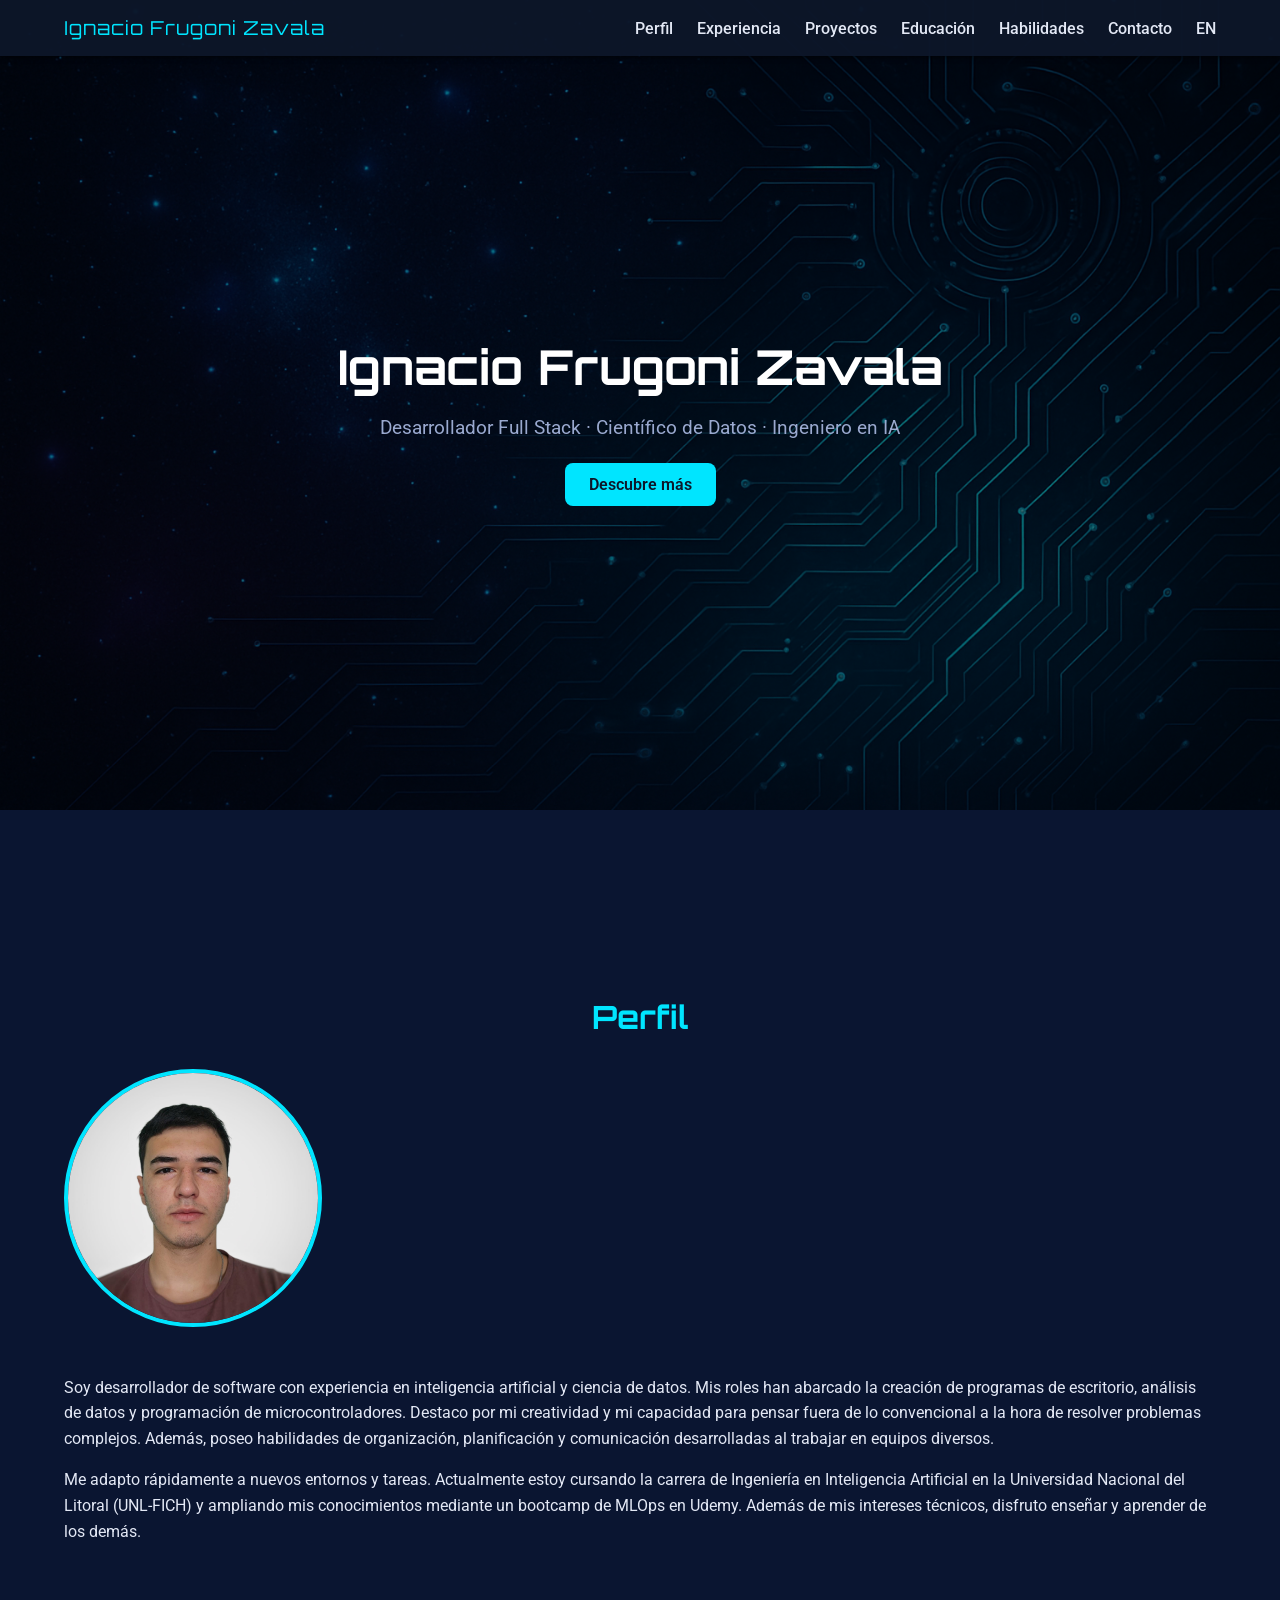
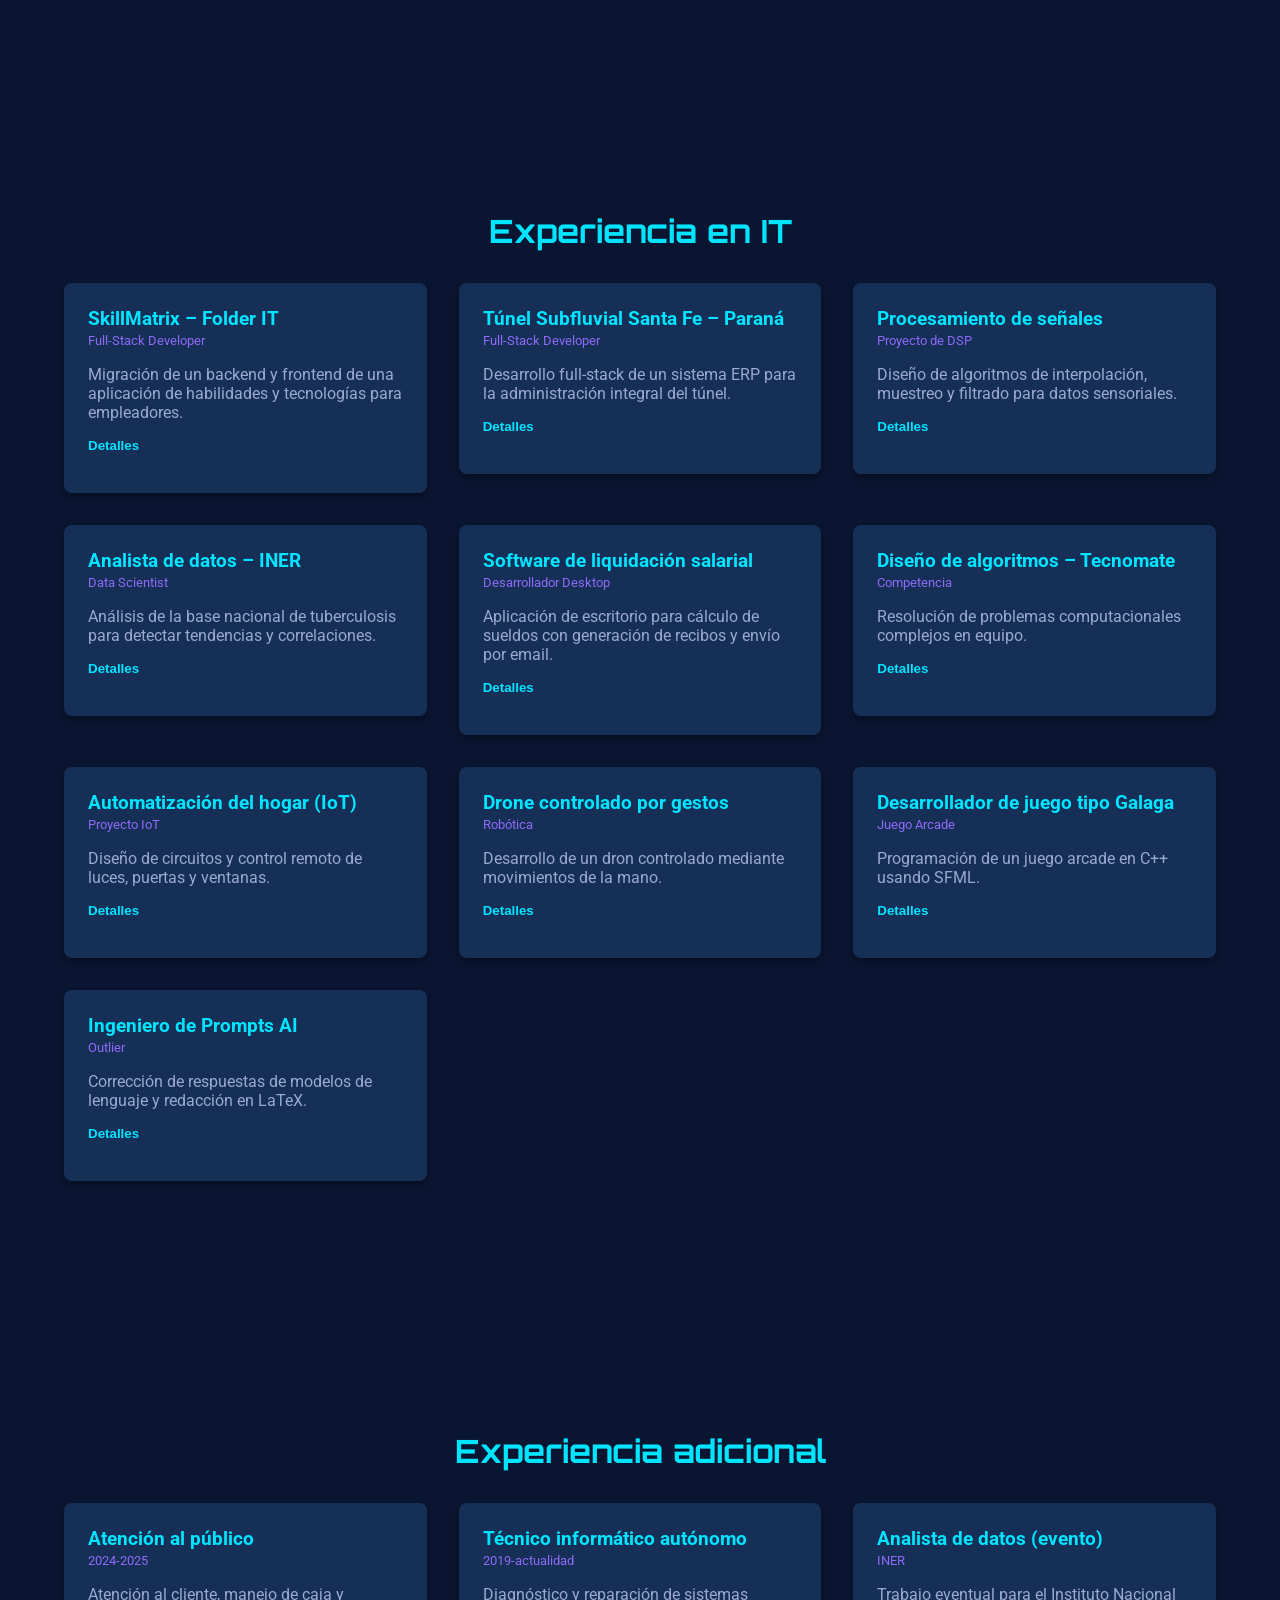
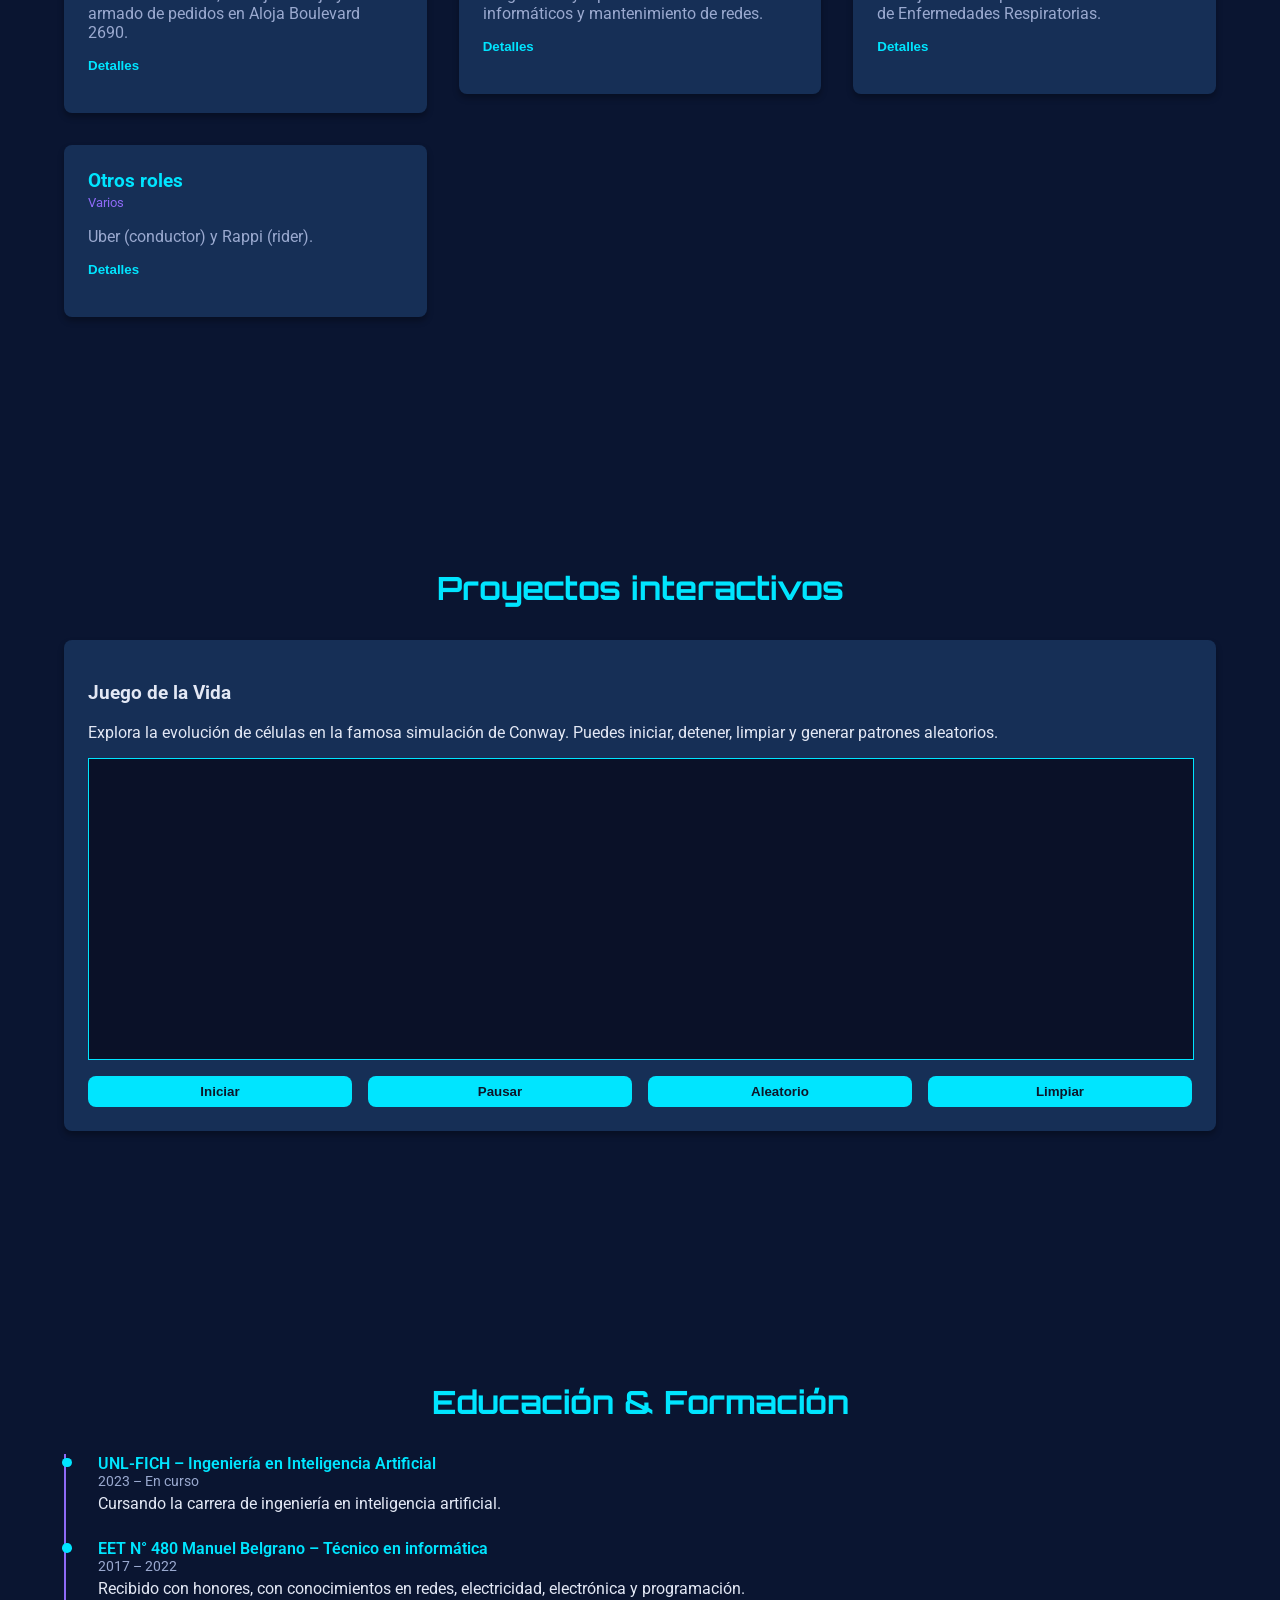
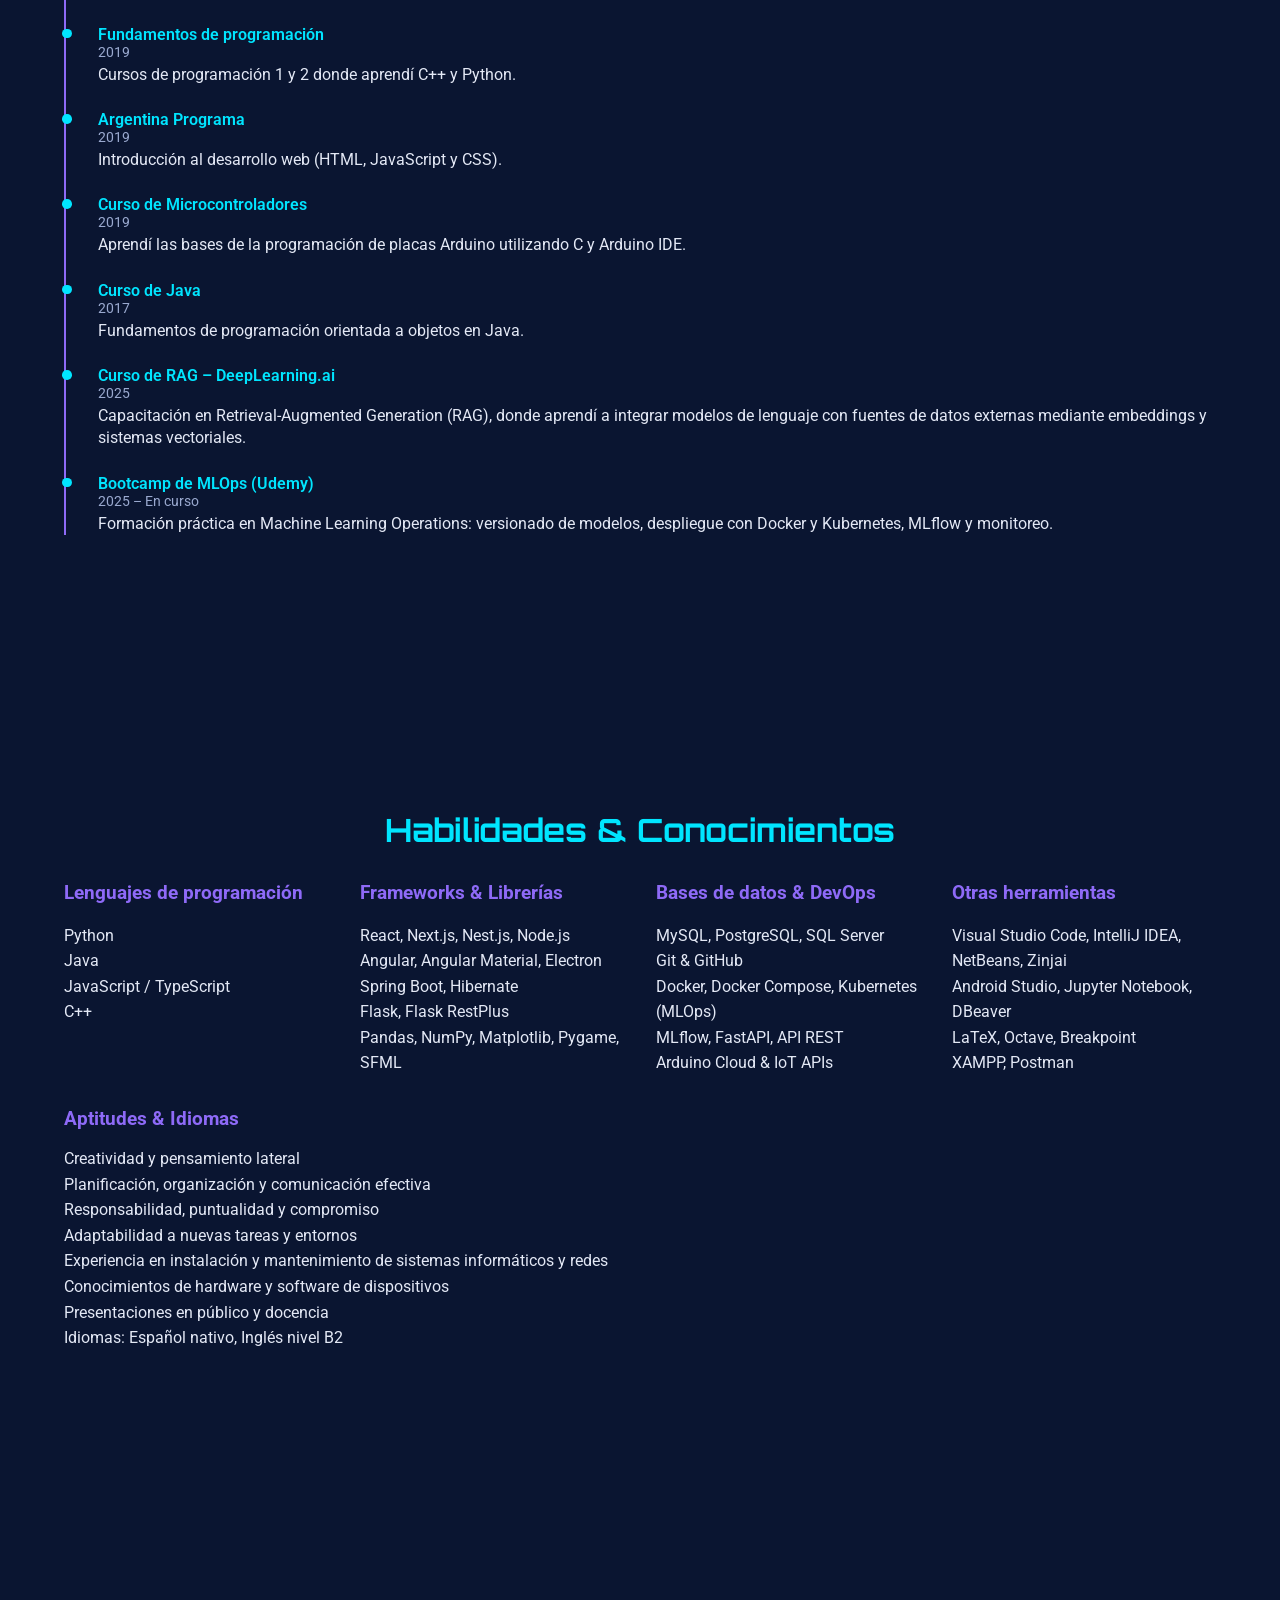
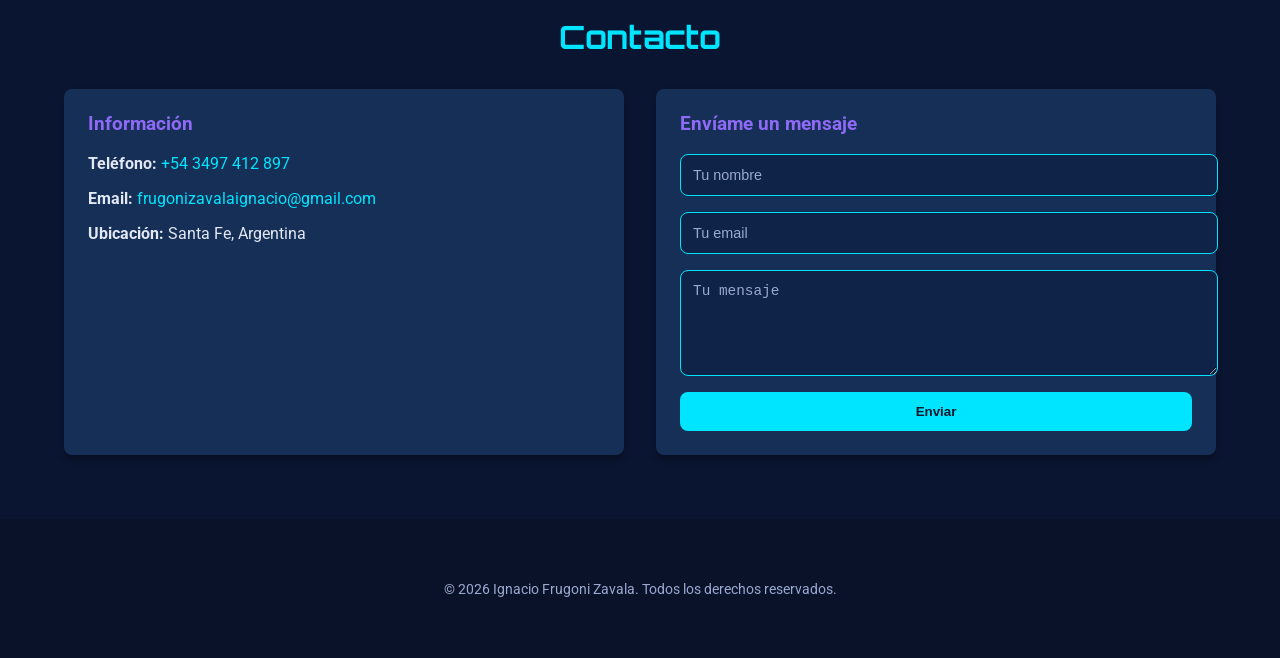
==== index_es.html @ cc167af2 "Rename index.html to index_es.html" ====
<!DOCTYPE html>
<html lang="es">
<head>
  <meta charset="UTF-8">
  <meta name="viewport" content="width=device-width, initial-scale=1.0">
  <title>Ignacio Frugoni Zavala – Portfolio</title>
  <!-- Google fonts for a modern, tech‑inspired look -->
  <link href="https://fonts.googleapis.com/css2?family=Orbitron:wght@400;700&family=Roboto:wght@300;400;500;700&display=swap" rel="stylesheet">
  <!-- Base stylesheet -->
  <link rel="stylesheet" href="styles.css">
</head>
<body>
  <!-- Navigation bar -->
  <nav class="navbar">
    <div class="container nav-wrapper">
      <div class="logo">Ignacio&nbsp;Frugoni&nbsp;Zavala</div>
      <ul class="nav-links">
        <li><a href="#about">Perfil</a></li>
        <li><a href="#experience">Experiencia</a></li>
        <li><a href="#projects">Proyectos</a></li>
        <li><a href="#education">Educación</a></li>
        <li><a href="#skills">Habilidades</a></li>
        <li><a href="#contact">Contacto</a></li>
        <li class="lang-switch"><a href="index_en.html" title="View in English">EN</a></li>
      </ul>
    </div>
  </nav>

  <!-- Hero section -->
  <header class="hero">
    <div class="hero-overlay"></div>
    <div class="hero-content container">
      <h1>Ignacio&nbsp;Frugoni&nbsp;Zavala</h1>
      <p class="subtitle">Desarrollador&nbsp;Full&nbsp;Stack&nbsp;· Científico&nbsp;de&nbsp;Datos&nbsp;· Ingeniero&nbsp;en&nbsp;IA</p>
      <a href="#about" class="cta-button">Descubre más</a>
    </div>
  </header>

  <main>
    <!-- About section -->
    <section id="about" class="section about">
      <div class="container">
        <h2>Perfil</h2>
        <div class="about-grid">
          <div class="about-photo">
            <img src="assets/yo.jpg" alt="Foto de Ignacio Frugoni Zavala">
          </div>
          <div class="about-info">
            <p>
              Soy desarrollador de software con experiencia en inteligencia artificial y ciencia de datos. Mis roles han abarcado la creación de programas de escritorio, análisis de datos y programación de microcontroladores. Destaco por mi creatividad y mi capacidad para pensar fuera de lo convencional a la hora de resolver problemas complejos. Además, poseo habilidades de organización, planificación y comunicación desarrolladas al trabajar en equipos diversos.
            </p>
            <p>
              Me adapto rápidamente a nuevos entornos y tareas. Actualmente estoy cursando la carrera de Ingeniería en Inteligencia Artificial en la Universidad Nacional del Litoral (UNL‑FICH) y ampliando mis conocimientos mediante un bootcamp de MLOps en Udemy.  Además de mis intereses técnicos, disfruto enseñar y aprender de los demás.
            </p>
          </div>
        </div>
      </div>
    </section>

    <!-- Experience section -->
    <section id="experience" class="section experience">
      <div class="container">
        <h2>Experiencia en IT</h2>
        <div class="card-grid">
          <!-- SkillMatrix -->
          <div class="exp-card" title="React, Node.js, TypeScript, Nest.js, Next.js, SQL">
            <div class="card-header">
              <h3>SkillMatrix – Folder&nbsp;IT</h3>
              <span class="tag">Full‑Stack Developer</span>
            </div>
            <p class="card-summary">Migración de un backend y frontend de una aplicación de habilidades y tecnologías para empleadores【747284766966841†screenshot】.</p>
            <button class="toggle-btn" data-show-text="Detalles" data-hide-text="Ocultar">Detalles</button>
            <div class="card-details">
              <p><strong>Descripción:</strong> SkillMatrix es un API REST Full que permite a empresas conocer las tecnologías y habilidades de sus colaboradores y postulantes. Como desarrollador participé en la migración del backend a una nueva arquitectura, actualizando la base de datos y adaptando el frontend【747284766966841†screenshot】.</p>
              <p><strong>Tecnologías:</strong> React, Node.js, TypeScript, Nest.js, Next.js, Postgres, MySQL, Postman【747284766966841†screenshot】.</p>
              <p><strong>Equipo:</strong> 1&nbsp;Project Manager, 3&nbsp;desarrolladores y 1&nbsp;QA Engineer【747284766966841†screenshot】.</p>
            </div>
          </div>
          <!-- Túnel Subfluvial -->
          <div class="exp-card" title="Java, Spring Boot, Angular, Electron, SQL Server">
            <div class="card-header">
              <h3>Túnel&nbsp;Subfluvial&nbsp;Santa&nbsp;Fe&nbsp;–&nbsp;Paraná</h3>
              <span class="tag">Full‑Stack Developer</span>
            </div>
            <p class="card-summary">Desarrollo full‑stack de un sistema ERP para la administración integral del túnel【103249059437549†screenshot】.</p>
            <button class="toggle-btn" data-show-text="Detalles" data-hide-text="Ocultar">Detalles</button>
            <div class="card-details">
              <p><strong>Descripción:</strong> Participé en el desarrollo de un ERP que abarca gestión presupuestaria, inventarios, contabilidad y gestión de personal, incluyendo vacaciones y viajes【103249059437549†screenshot】. Realicé el análisis de requisitos, entrevistas con usuarios, diseño de casos de uso, estructura de datos y codificación del backend y frontend.</p>
              <p><strong>Tecnologías:</strong> Java (Spring, Spring Boot, Hibernate), Angular, Angular Material, Electron, Python (Flask), API&nbsp;Rest, SQL&nbsp;Server【103249059437549†screenshot】.</p>
              <p><strong>Equipo:</strong> Project Manager, 2&nbsp;líderes técnicos, 4&nbsp;desarrolladores full stack, 3&nbsp;frontend, 3&nbsp;backend y 2&nbsp;QA Engineers【103249059437549†screenshot】.</p>
            </div>
          </div>
          <!-- Señales digitales -->
          <div class="exp-card" title="Python, DSP, NumPy">
            <div class="card-header">
              <h3>Procesamiento de señales</h3>
              <span class="tag">Proyecto de DSP</span>
            </div>
            <p class="card-summary">Diseño de algoritmos de interpolación, muestreo y filtrado para datos sensoriales【103249059437549†screenshot】.</p>
            <button class="toggle-btn" data-show-text="Detalles" data-hide-text="Ocultar">Detalles</button>
            <div class="card-details">
              <p><strong>Descripción:</strong> Desarrollé algoritmos en Python para procesar señales (sonido, luz, vibración) incluyendo interpolación, muestreo, filtrado y optimización del código utilizando NumPy【103249059437549†screenshot】.</p>
              <p><strong>Tecnologías:</strong> Python, Matemática, Física.</p>
              <p><strong>Equipo:</strong> Product Owner y tres desarrolladores【103249059437549†screenshot】.</p>
            </div>
          </div>
          <!-- INER Data Scientist -->
          <div class="exp-card" title="Python, Pandas, NumPy, Matplotlib">
            <div class="card-header">
              <h3>Analista&nbsp;de&nbsp;datos – INER</h3>
              <span class="tag">Data&nbsp;Scientist</span>
            </div>
            <p class="card-summary">Análisis de la base nacional de tuberculosis para detectar tendencias y correlaciones【103249059437549†screenshot】.</p>
            <button class="toggle-btn" data-show-text="Detalles" data-hide-text="Ocultar">Detalles</button>
            <div class="card-details">
              <p><strong>Descripción:</strong> Trabajé con la base de tuberculosis reportada en Argentina (1995‑2023) para normalizar datos, convertir hojas de cálculo en DataFrames, aplicar métodos estadísticos, calcular índices y generar gráficos con Matplotlib【103249059437549†screenshot】.</p>
              <p><strong>Tecnologías:</strong> Python, Pandas, NumPy, Matplotlib【103249059437549†screenshot】.</p>
              <p><strong>Equipo:</strong> Director y tres desarrolladores【103249059437549†screenshot】.</p>
            </div>
          </div>
          <!-- Software de liquidación -->
          <div class="exp-card" title="Java, MySQL, PDF">
            <div class="card-header">
              <h3>Software de liquidación salarial</h3>
              <span class="tag">Desarrollador Desktop</span>
            </div>
            <p class="card-summary">Aplicación de escritorio para cálculo de sueldos con generación de recibos y envío por email【326214156368514†screenshot】.</p>
            <button class="toggle-btn" data-show-text="Detalles" data-hide-text="Ocultar">Detalles</button>
            <div class="card-details">
              <p><strong>Descripción:</strong> Diseñé y desarrollé un software que calcula salarios a partir de las horas trabajadas y variables como antigüedad y puntualidad. El sistema incluye un módulo de login, conexión a base de datos y generación de PDF con el recibo para enviar por email【326214156368514†screenshot】.</p>
              <p><strong>Tecnologías:</strong> Java, MySQL, XAMPP【326214156368514†screenshot】.</p>
              <p><strong>Equipo:</strong> Project Manager, un desarrollador frontend, un backend y un QA Engineer【326214156368514†screenshot】.</p>
            </div>
          </div>
          <!-- Tecnomate Algorithm design -->
          <div class="exp-card" title="Python, Java, C++">
            <div class="card-header">
              <h3>Diseño de algoritmos – Tecnomate</h3>
              <span class="tag">Competencia</span>
            </div>
            <p class="card-summary">Resolución de problemas computacionales complejos en equipo【326214156368514†screenshot】.</p>
            <button class="toggle-btn" data-show-text="Detalles" data-hide-text="Ocultar">Detalles</button>
            <div class="card-details">
              <p><strong>Descripción:</strong> Participé en un proyecto de diseño avanzado de algoritmos resolviendo problemas técnicos bajo restricciones de tiempo y memoria【326214156368514†screenshot】. Se enfatizó el análisis crítico, la optimización y la colaboración en equipo.</p>
              <p><strong>Tecnologías:</strong> Python, Java, C++【326214156368514†screenshot】.</p>
              <p><strong>Equipo:</strong> Dos desarrolladores y un QA Engineer【326214156368514†screenshot】.</p>
            </div>
          </div>
          <!-- IoT Home automation -->
          <div class="exp-card" title="Arduino, IoT, ESP32">
            <div class="card-header">
              <h3>Automatización&nbsp;del&nbsp;hogar&nbsp;(IoT)</h3>
              <span class="tag">Proyecto&nbsp;IoT</span>
            </div>
            <p class="card-summary">Diseño de circuitos y control remoto de luces, puertas y ventanas【326214156368514†screenshot】.</p>
            <button class="toggle-btn" data-show-text="Detalles" data-hide-text="Ocultar">Detalles</button>
            <div class="card-details">
              <p><strong>Descripción:</strong> Automatizamos la iluminación y el control de puertas y ventanas mediante un smartphone, diseñando el circuito eléctrico, programando el microcontrolador e integrando con Arduino IoT Cloud【326214156368514†screenshot】.</p>
              <p><strong>Tecnologías:</strong> Arduino&nbsp;IDE, Arduino&nbsp;Cloud, Arduino IoT&nbsp;API【326214156368514†screenshot】.</p>
              <p><strong>Equipo:</strong> Desarrollador de software, ingeniero electrónico y QA Engineer【326214156368514†screenshot】.</p>
            </div>
          </div>
          <!-- Drone control -->
          <div class="exp-card" title="Arduino, Sensors, ESP32">
            <div class="card-header">
              <h3>Drone controlado por gestos</h3>
              <span class="tag">Robótica</span>
            </div>
            <p class="card-summary">Desarrollo de un dron controlado mediante movimientos de la mano【326214156368514†screenshot】.</p>
            <button class="toggle-btn" data-show-text="Detalles" data-hide-text="Ocultar">Detalles</button>
            <div class="card-details">
              <p><strong>Descripción:</strong> Concebí y construí un dron operado mediante gestos usando sensores MEMs (MPU‑6050) y un microcontrolador ESP32【326214156368514†screenshot】. Diseñé el circuito, los algoritmos de procesamiento de datos y realicé pruebas y ajustes.</p>
              <p><strong>Tecnologías:</strong> Arduino&nbsp;IDE, electrónica, matemática y física【326214156368514†screenshot】.</p>
              <p><strong>Equipo:</strong> Desarrollador de software y ingeniero electrónico【326214156368514†screenshot】.</p>
            </div>
          </div>
          <!-- Galaga game -->
          <div class="exp-card" title="C++, SFML, Game Development">
            <div class="card-header">
              <h3>Desarrollador&nbsp;de&nbsp;juego&nbsp;tipo&nbsp;Galaga</h3>
              <span class="tag">Juego&nbsp;Arcade</span>
            </div>
            <p class="card-summary">Programación de un juego arcade en C++ usando SFML【518303591537756†screenshot】.</p>
            <button class="toggle-btn" data-show-text="Detalles" data-hide-text="Ocultar">Detalles</button>
            <div class="card-details">
              <p><strong>Descripción:</strong> Implementé todas las mecánicas del juego (movimiento del jugador, oleadas de enemigos, disparos y colisiones) y la integración de sonido y animaciones【518303591537756†screenshot】. Apliqué principios de programación orientada a objetos y colaboré en pruebas de rendimiento.</p>
              <p><strong>Tecnologías:</strong> C++, SFML, Zinjai【518303591537756†screenshot】.</p>
              <p><strong>Equipo:</strong> Tres desarrolladores (interfaz, mecánicas de juego) y un QA Engineer【518303591537756†screenshot】.</p>
            </div>
          </div>
          <!-- AI & Prompt Engineer -->
          <div class="exp-card" title="AI, Prompt Engineering, LaTeX">
            <div class="card-header">
              <h3>Ingeniero&nbsp;de&nbsp;Prompts&nbsp;AI</h3>
              <span class="tag">Outlier</span>
            </div>
            <p class="card-summary">Corrección de respuestas de modelos de lenguaje y redacción en LaTeX【518303591537756†screenshot】.</p>
            <button class="toggle-btn" data-show-text="Detalles" data-hide-text="Ocultar">Detalles</button>
            <div class="card-details">
              <p><strong>Descripción:</strong> Verifiqué y corregí respuestas generadas por modelos de lenguaje, resolviendo ejercicios de matemáticas y física según las necesidades y reescribiéndolos en LaTeX【518303591537756†screenshot】.</p>
              <p><strong>Tecnologías:</strong> Python, LaTeX, Matemática【518303591537756†screenshot】.</p>
              <p><strong>Equipo:</strong> Lector de prompts, solucionador de prompts y redactor en LaTeX【518303591537756†screenshot】.</p>
            </div>
          </div>
        </div>
      </div>
    </section>

    <!-- Additional experience section -->
    <section id="additional" class="section additional">
      <div class="container">
        <h2>Experiencia adicional</h2>
        <div class="card-grid">
          <!-- Atención al público -->
          <div class="exp-card">
            <div class="card-header">
              <h3>Atención al público</h3>
              <span class="tag">2024‑2025</span>
            </div>
            <p class="card-summary">Atención al cliente, manejo de caja y armado de pedidos en Aloja Boulevard 2690【410994484317424†screenshot】.</p>
            <button class="toggle-btn" data-show-text="Detalles" data-hide-text="Ocultar">Detalles</button>
            <div class="card-details">
              <p>Realicé tareas de atención a clientes, preparación de pedidos y reposición de góndolas【410994484317424†screenshot】. Esta experiencia me permitió fortalecer mis habilidades de servicio y comunicación.</p>
            </div>
          </div>
          <!-- Técnico informático autónomo -->
          <div class="exp-card">
            <div class="card-header">
              <h3>Técnico informático autónomo</h3>
              <span class="tag">2019‑actualidad</span>
            </div>
            <p class="card-summary">Diagnóstico y reparación de sistemas informáticos y mantenimiento de redes【410994484317424†screenshot】.</p>
            <button class="toggle-btn" data-show-text="Detalles" data-hide-text="Ocultar">Detalles</button>
            <div class="card-details">
              <p>Desde 2019 brindo servicios de reparación de PCs y dispositivos, instalación de programas y sistemas operativos e implementación de redes【410994484317424†screenshot】. También dicto clases particulares de Matemática, Física y Programación.</p>
            </div>
          </div>
          <!-- Analista de datos INER -->
          <div class="exp-card">
            <div class="card-header">
              <h3>Analista de datos (evento)</h3>
              <span class="tag">INER</span>
            </div>
            <p class="card-summary">Trabajo eventual para el Instituto Nacional de Enfermedades Respiratorias【410994484317424†screenshot】.</p>
<button class="toggle-btn" data-show-text="Detalles" data-hide-text="Ocultar">Detalles</button>
            <div class="card-details">
              <p>Colaboré con el INER como analista de datos, aplicando mis habilidades de ciencia de datos y estadística.</p>
            </div>
          </div>
          <!-- Otros trabajos -->
          <div class="exp-card">
            <div class="card-header">
              <h3>Otros roles</h3>
              <span class="tag">Varios</span>
            </div>
            <p class="card-summary">Uber (conductor) y Rappi (rider)【410994484317424†screenshot】.</p>
            <button class="toggle-btn" data-show-text="Detalles" data-hide-text="Ocultar">Detalles</button>
            <div class="card-details">
              <p>He trabajado como conductor de Uber y repartidor de Rappi, lo que me enseñó a gestionar mi tiempo y a interactuar con una gran variedad de personas.</p>
            </div>
          </div>
        </div>
      </div>
    </section>

    <!-- Projects section with interactive demos -->
    <section id="projects" class="section projects">
      <div class="container">
        <h2>Proyectos interactivos</h2>
        <div class="project-grid">
          <!-- Game of Life -->
          <div class="project-card">
            <h3>Juego de la Vida</h3>
            <p>Explora la evolución de células en la famosa simulación de Conway. Puedes iniciar, detener, limpiar y generar patrones aleatorios.</p>
            <div id="gameOfLife" class="gol-container"></div>
            <div class="gol-controls">
              <button id="startBtn">Iniciar</button>
              <button id="pauseBtn">Pausar</button>
              <button id="randomBtn">Aleatorio</button>
              <button id="clearBtn">Limpiar</button>
            </div>
          </div>
        </div>
      </div>
    </section>

    <!-- Education section -->
    <section id="education" class="section education">
      <div class="container">
        <h2>Educación &amp; Formación</h2>
        <ul class="timeline">
          <li>
            <div class="timeline-title">UNL‑FICH – Ingeniería en Inteligencia Artificial</div>
            <div class="timeline-date">2023 – En curso</div>
            <div class="timeline-content">Cursando la carrera de ingeniería en inteligencia artificial【189923868103679†screenshot】.</div>
          </li>
          <li>
            <div class="timeline-title">EET&nbsp;N°&nbsp;480 Manuel Belgrano – Técnico en informática</div>
            <div class="timeline-date">2017 – 2022</div>
            <div class="timeline-content">Recibido con honores, con conocimientos en redes, electricidad, electrónica y programación【93843279220151†screenshot】.</div>
          </li>
          <li>
            <div class="timeline-title">Fundamentos de programación</div>
            <div class="timeline-date">2019</div>
            <div class="timeline-content">Cursos de programación 1 y 2 donde aprendí C++ y Python【189923868103679†screenshot】.</div>
          </li>
          <li>
            <div class="timeline-title">Argentina Programa</div>
            <div class="timeline-date">2019</div>
            <div class="timeline-content">Introducción al desarrollo web (HTML, JavaScript y CSS)【189923868103679†screenshot】.</div>
          </li>
          <li>
            <div class="timeline-title">Curso de Microcontroladores</div>
            <div class="timeline-date">2019</div>
            <div class="timeline-content">Aprendí las bases de la programación de placas Arduino utilizando C y Arduino IDE【189923868103679†screenshot】.</div>
          </li>
          <li>
            <div class="timeline-title">Curso de Java</div>
            <div class="timeline-date">2017</div>
            <div class="timeline-content">Fundamentos de programación orientada a objetos en Java【189923868103679†screenshot】.</div>
          </li>
          <li>
            <div class="timeline-title">Curso de RAG – DeepLearning.ai</div>
            <div class="timeline-date">2025</div>
            <div class="timeline-content">Capacitación en Retrieval‑Augmented Generation (RAG), donde aprendí a integrar modelos de lenguaje con fuentes de datos externas mediante embeddings y sistemas vectoriales.</div>
          </li>
          <li>
            <div class="timeline-title">Bootcamp de MLOps (Udemy)</div>
            <div class="timeline-date">2025 – En curso</div>
            <div class="timeline-content">Formación práctica en Machine Learning Operations: versionado de modelos, despliegue con Docker y Kubernetes, MLflow y monitoreo.</div>
          </li>
        </ul>
      </div>
    </section>

    <!-- Skills section -->
    <section id="skills" class="section skills">
      <div class="container">
        <h2>Habilidades &amp; Conocimientos</h2>
        <div class="skills-grid">
          <div class="skill-column">
            <h3>Lenguajes de programación</h3>
            <ul>
              <li>Python</li>
              <li>Java</li>
              <li>JavaScript / TypeScript</li>
              <li>C++</li>
            </ul>
          </div>
          <div class="skill-column">
            <h3>Frameworks &amp; Librerías</h3>
            <ul>
              <li>React, Next.js, Nest.js, Node.js</li>
              <li>Angular, Angular&nbsp;Material, Electron</li>
              <li>Spring Boot, Hibernate</li>
              <li>Flask, Flask&nbsp;RestPlus</li>
              <li>Pandas, NumPy, Matplotlib, Pygame, SFML</li>
            </ul>
          </div>
          <div class="skill-column">
            <h3>Bases de datos &amp; DevOps</h3>
            <ul>
              <li>MySQL, PostgreSQL, SQL&nbsp;Server</li>
              <li>Git &amp; GitHub</li>
              <li>Docker, Docker&nbsp;Compose, Kubernetes (MLOps)</li>
              <li>MLflow, FastAPI, API&nbsp;REST</li>
              <li>Arduino Cloud &amp; IoT APIs</li>
            </ul>
          </div>
          <div class="skill-column">
            <h3>Otras herramientas</h3>
            <ul>
              <li>Visual Studio Code, IntelliJ IDEA, NetBeans, Zinjai</li>
              <li>Android Studio, Jupyter Notebook, DBeaver</li>
              <li>LaTeX, Octave, Breakpoint</li>
              <li>XAMPP, Postman</li>
            </ul>
          </div>
        </div>
        <div class="aptitudes">
          <h3>Aptitudes &amp; Idiomas</h3>
          <ul>
            <li>Creatividad y pensamiento lateral【747284766966841†screenshot】</li>
            <li>Planificación, organización y comunicación efectiva【747284766966841†screenshot】</li>
            <li>Responsabilidad, puntualidad y compromiso【93843279220151†screenshot】</li>
            <li>Adaptabilidad a nuevas tareas y entornos【93843279220151†screenshot】</li>
            <li>Experiencia en instalación y mantenimiento de sistemas informáticos y redes【410994484317424†screenshot】</li>
            <li>Conocimientos de hardware y software de dispositivos【410994484317424†screenshot】</li>
            <li>Presentaciones en público y docencia【410994484317424†screenshot】</li>
            <li>Idiomas: Español nativo, Inglés nivel B2【189923868103679†screenshot】</li>
          </ul>
        </div>
      </div>
    </section>

    <!-- Contact section -->
    <section id="contact" class="section contact">
      <div class="container">
        <h2>Contacto</h2>
        <div class="contact-wrapper">
          <div class="contact-info">
            <h3>Información</h3>
            <!-- Actualiza tu número de contacto aquí -->
            <p><strong>Teléfono:</strong> <a href="tel:+543497412897">+54 3497 412 897</a></p>
            <p><strong>Email:</strong> <a href="mailto:frugonizavalaignacio@gmail.com">frugonizavalaignacio@gmail.com</a></p>
            <p><strong>Ubicación:</strong> Santa Fe, Argentina</p>
          </div>
          <div class="contact-form">
            <h3>Envíame un mensaje</h3>
            <form id="contactForm">
              <input type="text" id="name" placeholder="Tu nombre" required>
              <input type="email" id="email" placeholder="Tu email" required>
              <textarea id="message" placeholder="Tu mensaje" rows="5" required></textarea>
              <button type="submit">Enviar</button>
            </form>
          </div>
        </div>
      </div>
    </section>
  </main>

  <footer class="footer">
    <div class="container">
      <p>© <span id="year"></span> Ignacio Frugoni Zavala. Todos los derechos reservados.</p>
    </div>
  </footer>

  <!-- JavaScript files -->
  <script src="script.js"></script>
  <script src="game_of_life.js"></script>
</body>
</html>
---- styles.css ----
/*
  Global stylesheet for Ignacio Frugoni Zavala's portfolio.
  The design embraces a dark, cosmic theme with neon accents inspired by
  technology and outer space. Layouts are responsive, making the site
  accessible on both desktop and mobile.
*/

/* Root variables for easy theming */
:root {
  /* Updated colour palette for a brighter, futuristic look */
  --bg-color: #0a1531;             /* dark navy background */
  --card-color: #162f56;           /* slightly lighter card background */
  --accent-color: #00e5ff;         /* bright cyan for highlights */
  --secondary-accent: #8e6af7;     /* electric purple for secondary accents */
  --text-color: #e3e8f5;           /* pale off‑white for primary text */
  --muted-text: #9aa9cf;           /* muted grey‑blue for secondary text */
  --border-radius: 8px;
  --transition-speed: 0.3s;
}

html, body {
  margin: 0;
  padding: 0;
  height: 100%;
  scroll-behavior: smooth;
  font-family: 'Roboto', sans-serif;
  color: var(--text-color);
  background-color: var(--bg-color);
}

/* Reusable container class for consistent widths */
.container {
  width: 90%;
  max-width: 1200px;
  margin: 0 auto;
  padding: 2rem 0;
}

/* Navigation bar */
.navbar {
  position: fixed;
  top: 0;
  left: 0;
  right: 0;
  z-index: 1000;
  background-color: rgba(13, 23, 42, 0.95);
  box-shadow: 0 2px 4px rgba(0,0,0,0.5);
}
.nav-wrapper {
  display: flex;
  align-items: center;
  justify-content: space-between;
  padding: 1rem 0;
}
.logo {
  font-family: 'Orbitron', sans-serif;
  font-size: 1.2rem;
  letter-spacing: 1px;
  color: var(--accent-color);
}
.nav-links {
  list-style: none;
  display: flex;
  gap: 1.5rem;
  margin: 0;
  padding: 0;
}
.nav-links a {
  text-decoration: none;
  color: var(--text-color);
  font-weight: 500;
  position: relative;
  padding-bottom: 4px;
  transition: color var(--transition-speed);
}
.nav-links a:hover {
  color: var(--accent-color);
}
.nav-links a::after {
  content: '';
  position: absolute;
  left: 0;
  bottom: 0;
  width: 0;
  height: 2px;
  background-color: var(--accent-color);
  transition: width var(--transition-speed);
}
.nav-links a:hover::after {
  width: 100%;
}

/* Hero section */
.hero {
  position: relative;
  height: 90vh;
  background-image: url('assets/background.png');
  background-size: cover;
  background-position: center;
  display: flex;
  align-items: center;
  justify-content: center;
  text-align: center;
  color: #fff;
}
.hero-overlay {
  position: absolute;
  top: 0;
  left: 0;
  right: 0;
  bottom: 0;
  background: rgba(0,0,0,0.5);
}
.hero-content {
  position: relative;
  z-index: 1;
}
.hero h1 {
  font-family: 'Orbitron', sans-serif;
  font-size: 3rem;
  margin-bottom: 0.5rem;
}
.hero .subtitle {
  font-size: 1.2rem;
  margin-bottom: 1.5rem;
  color: var(--muted-text);
}
.cta-button {
  display: inline-block;
  padding: 0.75rem 1.5rem;
  background-color: var(--accent-color);
  color: #0d172a;
  font-weight: 600;
  border-radius: var(--border-radius);
  text-decoration: none;
  transition: background-color var(--transition-speed), transform var(--transition-speed);
}
.cta-button:hover {
  background-color: var(--secondary-accent);
  transform: translateY(-3px);
}

/* Sections */
.section {
  padding: 4rem 0 2rem;
  margin-top: 4rem;
}
.section h2 {
  font-family: 'Orbitron', sans-serif;
  font-size: 2rem;
  margin-bottom: 2rem;
  color: var(--accent-color);
  text-align: center;
}

/* About */
.about-grid {
  display: flex;
  flex-wrap: wrap;
  gap: 2rem;
  align-items: center;
}
.about-photo img {
  max-width: 250px;
  border-radius: 50%;
  border: 4px solid var(--accent-color);
  display: block;
}
.about-info p {
  margin-bottom: 1rem;
  line-height: 1.6;
}

/* Cards in experience and additional */
.card-grid {
  display: grid;
  grid-template-columns: repeat(auto-fit, minmax(280px, 1fr));
  gap: 2rem;
  /* Alinea los elementos al inicio para que las tarjetas no se estiren al expandirse otra tarjeta */
  align-items: start;
}
.exp-card {
  background-color: var(--card-color);
  border-radius: var(--border-radius);
  padding: 1.5rem;
  box-shadow: 0 4px 6px rgba(0,0,0,0.3);
  display: flex;
  flex-direction: column;
  position: relative;
  overflow: hidden;
  transition: transform var(--transition-speed), box-shadow var(--transition-speed);

  /* Permite al usuario saber que puede hacer clic en cualquier parte de la tarjeta */
  cursor: pointer;

  /* Decorative line that appears on hover */
  --hover-line-height: 0;
}

/* Pseudo‑element for gradient bar */
.exp-card::after {
  content: '';
  position: absolute;
  left: 0;
  right: 0;
  bottom: 0;
  height: 3px;
  background: linear-gradient(90deg, var(--accent-color), var(--secondary-accent));
  opacity: 0;
  transform: translateY(4px);
  transition: opacity var(--transition-speed), transform var(--transition-speed);
  pointer-events: none; /* permite que los clics se transmitan al contenido subyacente */
}

.exp-card:hover::after {
  opacity: 1;
  transform: translateY(0);
}
.exp-card .card-header {
  margin-bottom: 0.5rem;
}
.exp-card h3 {
  margin: 0;
  font-size: 1.2rem;
  color: var(--accent-color);
}
.exp-card .tag {
  font-size: 0.8rem;
  color: var(--secondary-accent);
}
.exp-card .card-summary {
  margin: 0.5rem 0 1rem;
  color: var(--muted-text);
  flex-grow: 1;
}
.exp-card .toggle-btn {
  align-self: flex-start;
  background-color: transparent;
  border: none;
  color: var(--accent-color);
  cursor: pointer;
  font-weight: 600;
  padding: 0;
  margin-bottom: 0.5rem;
}
.exp-card .toggle-btn:hover {
  text-decoration: underline;
}
.exp-card .card-details {
  /* collapsed state */
  max-height: 0;
  overflow: hidden;
  margin-top: 0.5rem;
  line-height: 1.4;
  color: var(--text-color);
  transition: max-height 0.4s ease;
}
/* La altura se controla dinámicamente via JavaScript. Definimos max-height none para que no limite el contenido. */
/* El estado expandido se controlará mediante una clase en card-details */
.card-details.active {
  max-height: 1000px;
}

/* Hover effect for experience cards */
.exp-card:hover {
  transform: translateY(-6px);
  box-shadow: 0 6px 12px rgba(0, 0, 0, 0.4);
  /* Incrementa ligeramente el brillo al pasar el cursor */
  background-color: #1d3a6b;
}

/* Cambiar colores en hover para títulos y etiquetas */
.exp-card:hover h3 {
  color: var(--secondary-accent);
}
.exp-card:hover .tag {
  color: var(--accent-color);
}

/* Project section */
.projects .project-grid {
  display: flex;
  flex-direction: column;
  gap: 2rem;
}
.project-card {
  background-color: var(--card-color);
  border-radius: var(--border-radius);
  padding: 1.5rem;
  box-shadow: 0 4px 6px rgba(0,0,0,0.3);
}
.gol-container {
  width: 100%;
  height: 300px;
  background-color: #0a1128;
  margin-top: 1rem;
  border: 1px solid var(--accent-color);
  position: relative;
}
.gol-controls {
  display: flex;
  flex-wrap: wrap;
  gap: 1rem;
  margin-top: 1rem;
}
.gol-controls button {
  flex: 1 1 120px;
  padding: 0.5rem;
  border: none;
  border-radius: var(--border-radius);
  background-color: var(--accent-color);
  color: #0d172a;
  font-weight: 600;
  cursor: pointer;
  transition: background-color var(--transition-speed);
}
.gol-controls button:hover {
  background-color: var(--secondary-accent);
}

/* Timeline for education */
.timeline {
  list-style: none;
  margin: 0;
  padding: 0;
  position: relative;
  border-left: 2px solid var(--secondary-accent);
}
.timeline li {
  margin-left: 1rem;
  margin-bottom: 1.5rem;
  position: relative;
  padding-left: 1rem;
}
.timeline li::before {
  content: '';
  position: absolute;
  left: -1.25rem;
  top: 0.25rem;
  width: 0.6rem;
  height: 0.6rem;
  border-radius: 50%;
  background-color: var(--accent-color);
}
.timeline-title {
  font-weight: 600;
  color: var(--accent-color);
}
.timeline-date {
  font-size: 0.85rem;
  color: var(--muted-text);
}
.timeline-content {
  margin-top: 0.25rem;
  line-height: 1.4;
}

/* Skills */
.skills-grid {
  display: grid;
  grid-template-columns: repeat(auto-fit, minmax(220px, 1fr));
  gap: 2rem;
}
.skill-column h3 {
  margin-top: 0;
  color: var(--secondary-accent);
}
.skill-column ul {
  list-style: none;
  margin: 0;
  padding: 0;
  line-height: 1.6;
}
.aptitudes {
  margin-top: 2rem;
}
.aptitudes h3 {
  color: var(--secondary-accent);
  margin-bottom: 0.5rem;
}
.aptitudes ul {
  list-style: none;
  padding: 0;
  line-height: 1.6;
}

/* Contact */

/* Wrapper for contact info and form */
.contact-wrapper {
  display: flex;
  flex-wrap: wrap;
  gap: 2rem;
  justify-content: center;
}

/* Card styling for contact info and form */
.contact-info,
.contact-form {
  flex: 1 1 280px;
  background-color: var(--card-color);
  padding: 1.5rem;
  border-radius: var(--border-radius);
  box-shadow: 0 4px 6px rgba(0,0,0,0.3);
}

/* Section headers for contact cards */
.contact-info h3,
.contact-form h3 {
  margin-top: 0;
  color: var(--secondary-accent);
}

/* Phone and email link styling */
.contact-info a {
  color: var(--accent-color);
  text-decoration: none;
}
.contact-info a:hover {
  text-decoration: underline;
}

/* Form layout */
.contact-form form {
  display: flex;
  flex-direction: column;
}

/* Inputs and textarea styling */
.contact-form input,
.contact-form textarea {
  width: 100%;
  padding: 0.75rem;
  margin-bottom: 1rem;
  background-color: #0f2247;
  border: 1px solid var(--accent-color);
  border-radius: var(--border-radius);
  color: var(--text-color);
  font-size: 0.9rem;
}

/* Placeholder color */
.contact-form input::placeholder,
.contact-form textarea::placeholder {
  color: var(--muted-text);
}

/* Submit button styling */
.contact-form button {
  padding: 0.75rem;
  background-color: var(--accent-color);
  color: #0d172a;
  font-weight: 600;
  border: none;
  border-radius: var(--border-radius);
  cursor: pointer;
  transition: background-color var(--transition-speed);
}

/* Submit button hover effect */
.contact-form button:hover {
  background-color: var(--secondary-accent);
}

/* Footer */
.footer {
  background-color: #0a122a;
  text-align: center;
  padding: 1rem 0;
  color: var(--muted-text);
  font-size: 0.85rem;
}

/* Responsive adjustments */
@media (max-width: 768px) {
  .hero h1 {
    font-size: 2.2rem;
  }
  .cta-button {
    padding: 0.5rem 1rem;
  }
  .nav-wrapper {
    flex-direction: column;
    align-items: flex-start;
  }
  .nav-links {
    margin-top: 0.5rem;
    gap: 1rem;
    flex-wrap: wrap;
  }
  .about-grid {
    flex-direction: column;
    align-items: center;
    text-align: center;
  }
  .about-info {
    max-width: 100%;
  }
}
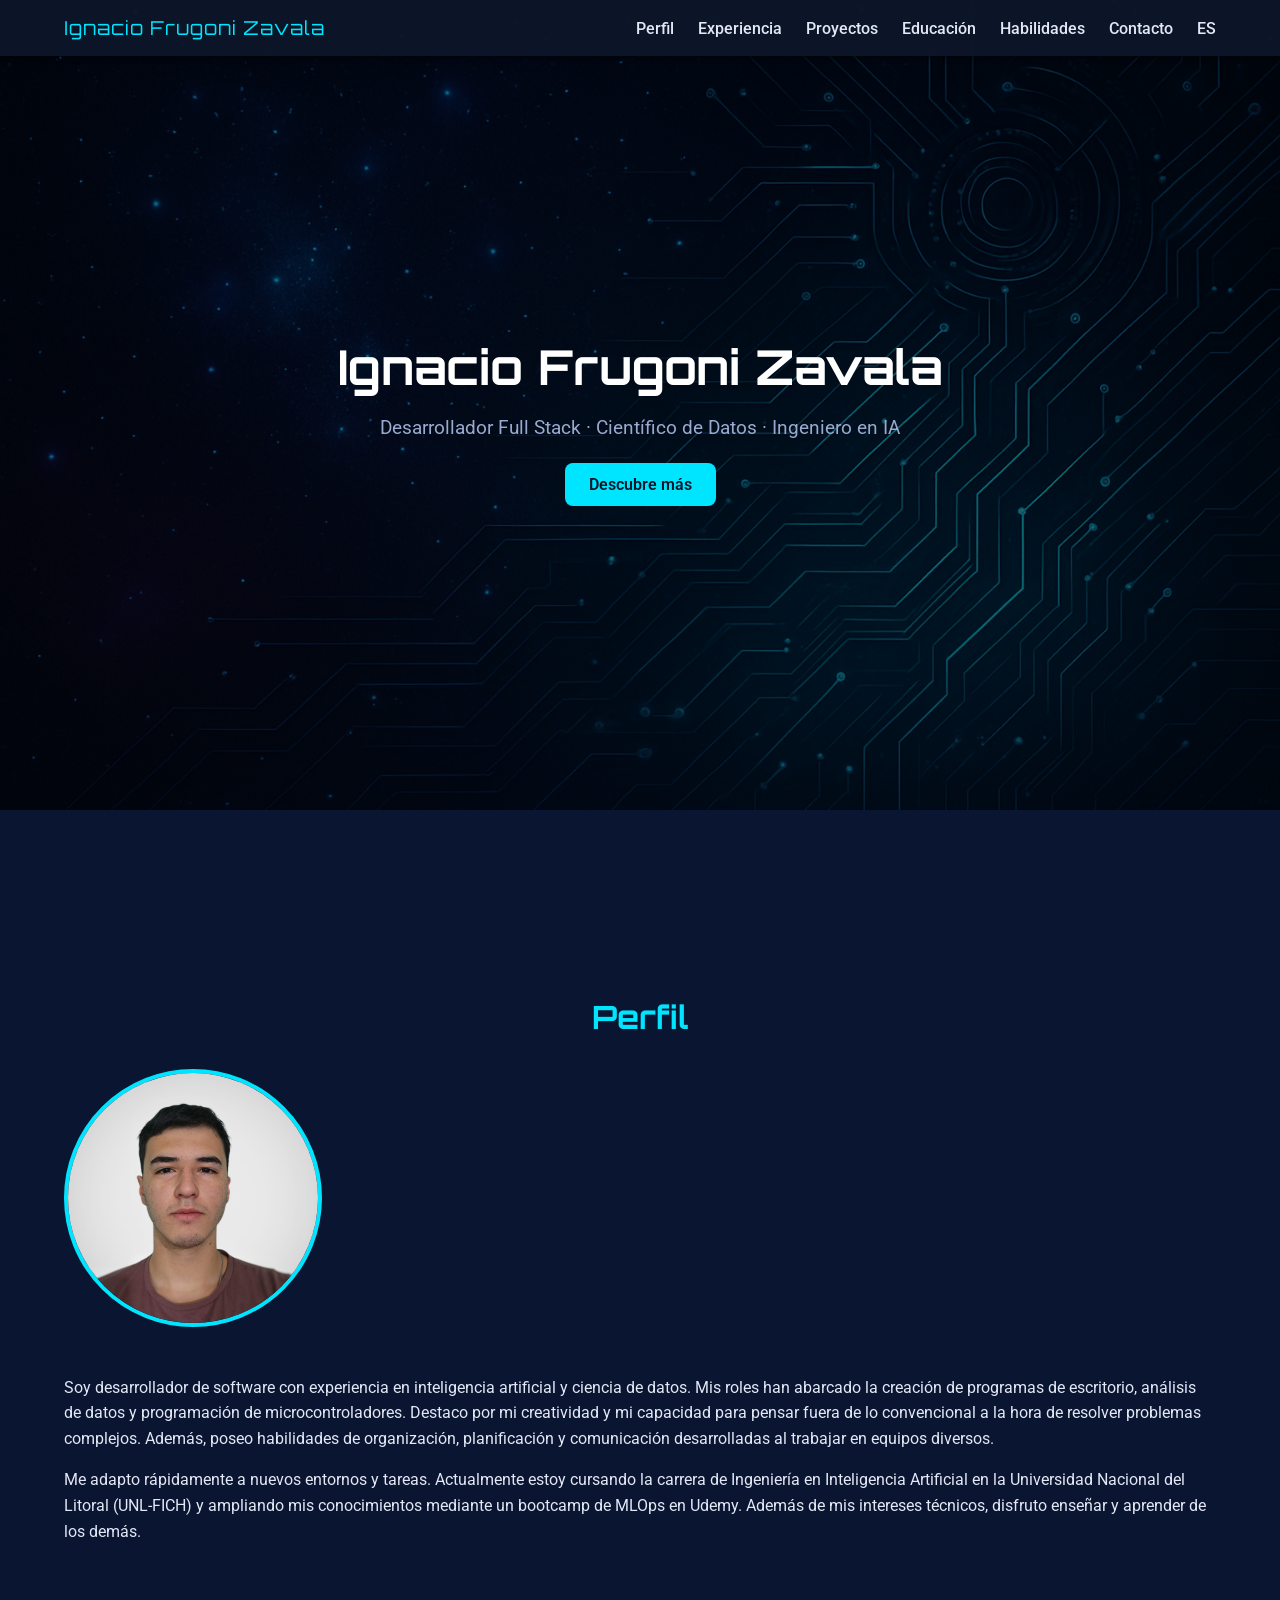
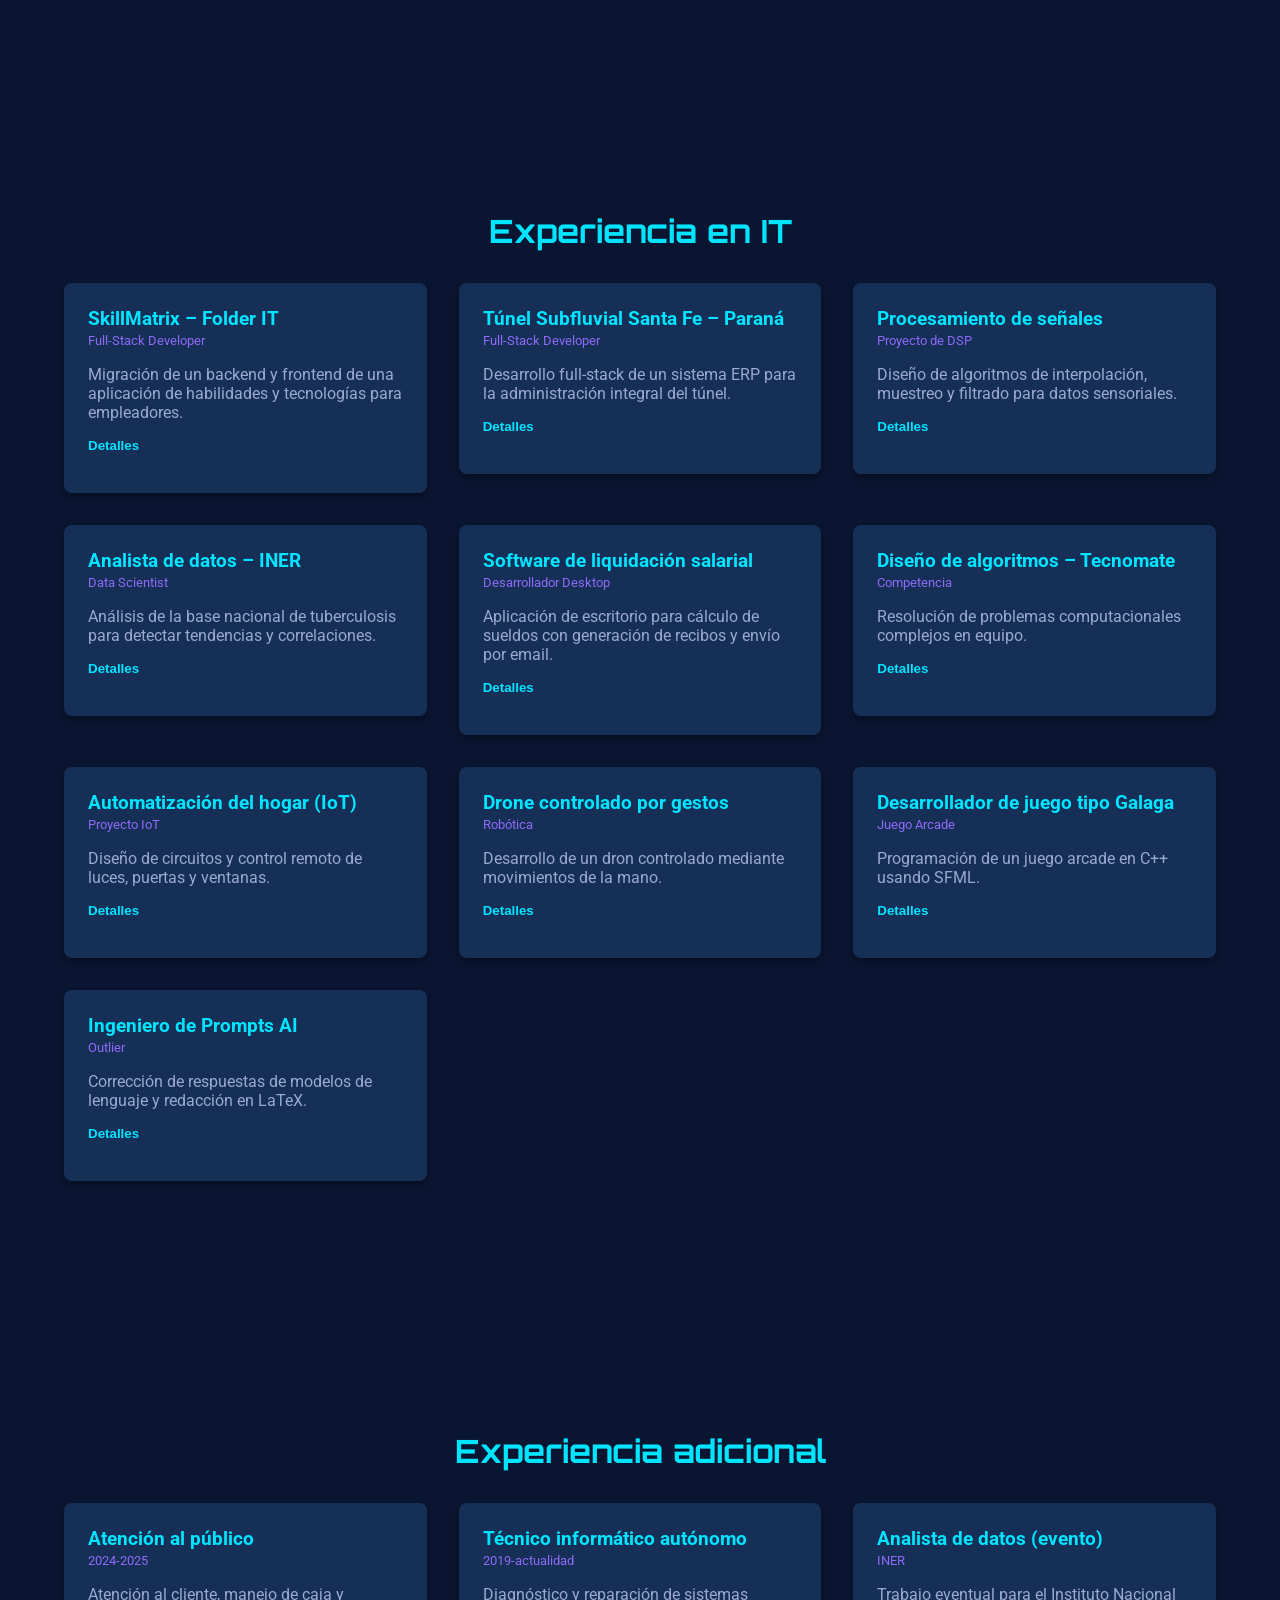
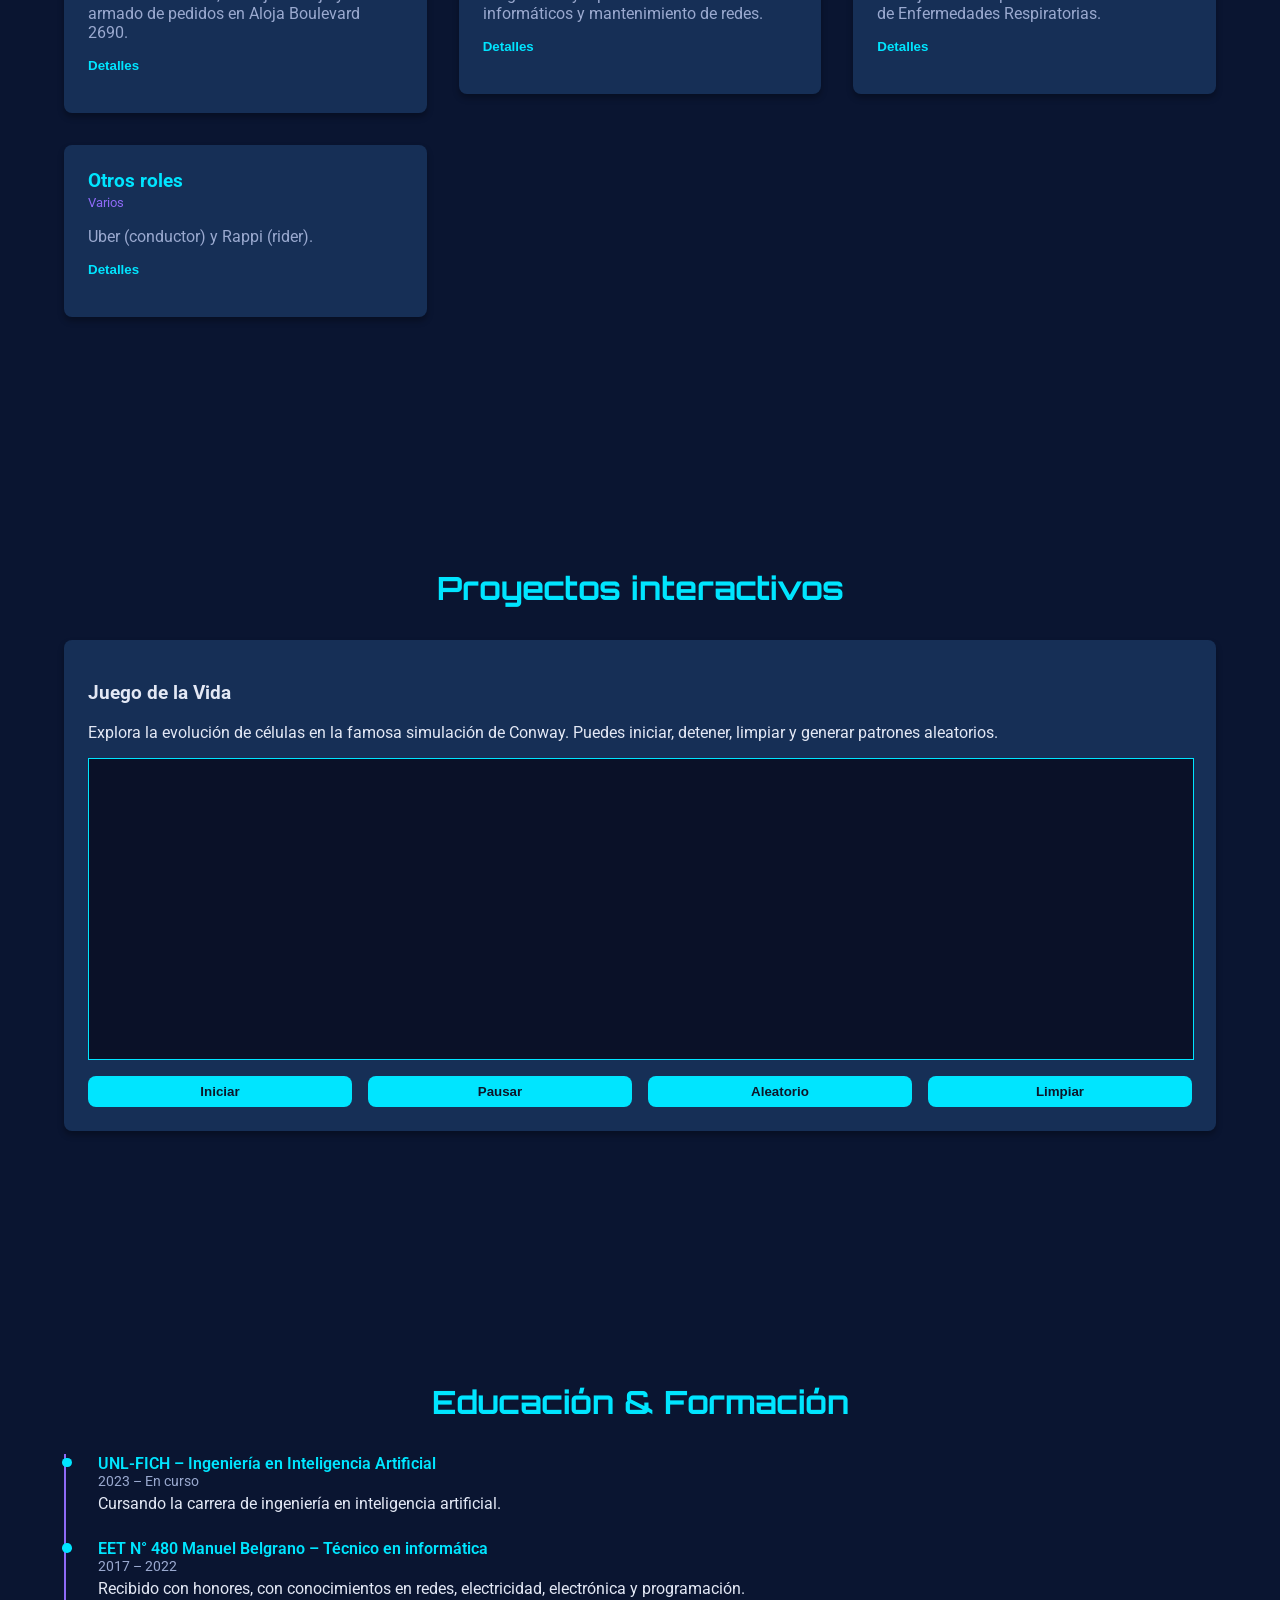
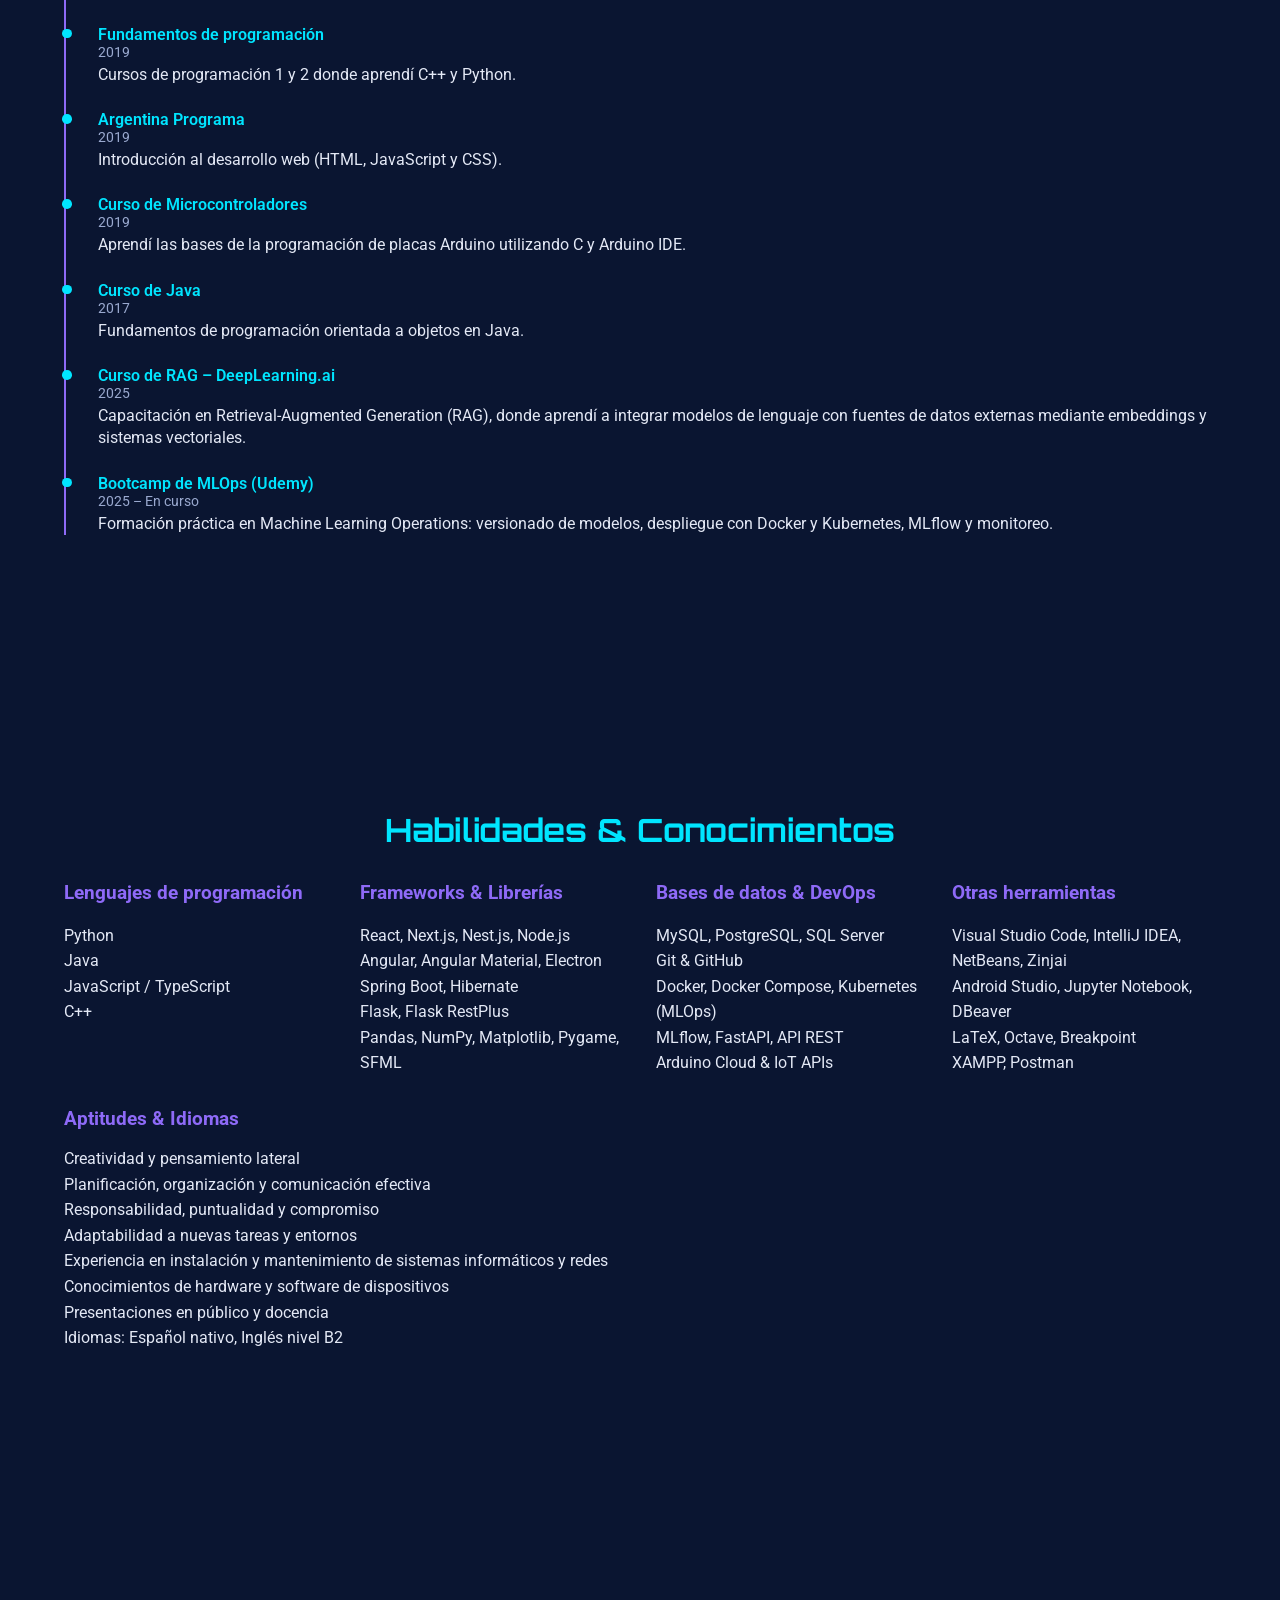
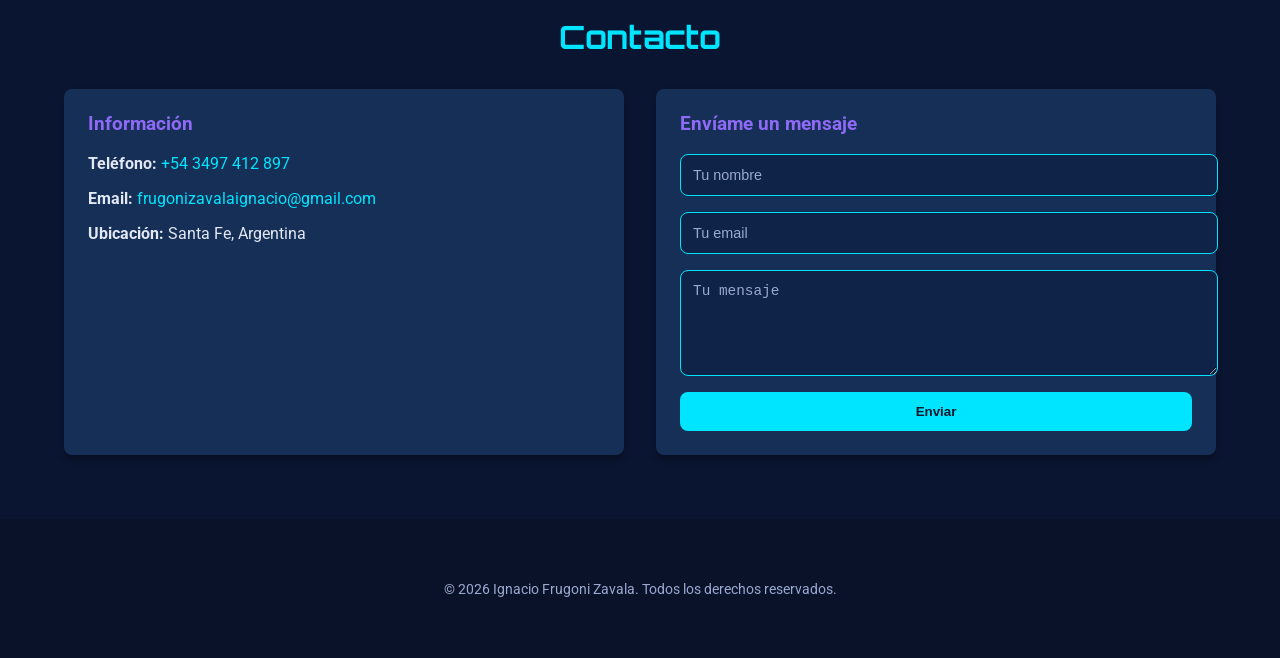
==== commit 06f2bb3d: "Update index_es.html" ====
--- a/index_es.html
+++ b/index_es.html
@@ -21,7 +21,7 @@
         <li><a href="#education">Educación</a></li>
         <li><a href="#skills">Habilidades</a></li>
         <li><a href="#contact">Contacto</a></li>
-        <li class="lang-switch"><a href="index_en.html" title="View in English">EN</a></li>
+        <li class="lang-switch"><a href="index.html" title="View in English">ES</a></li>
       </ul>
     </div>
   </nav>
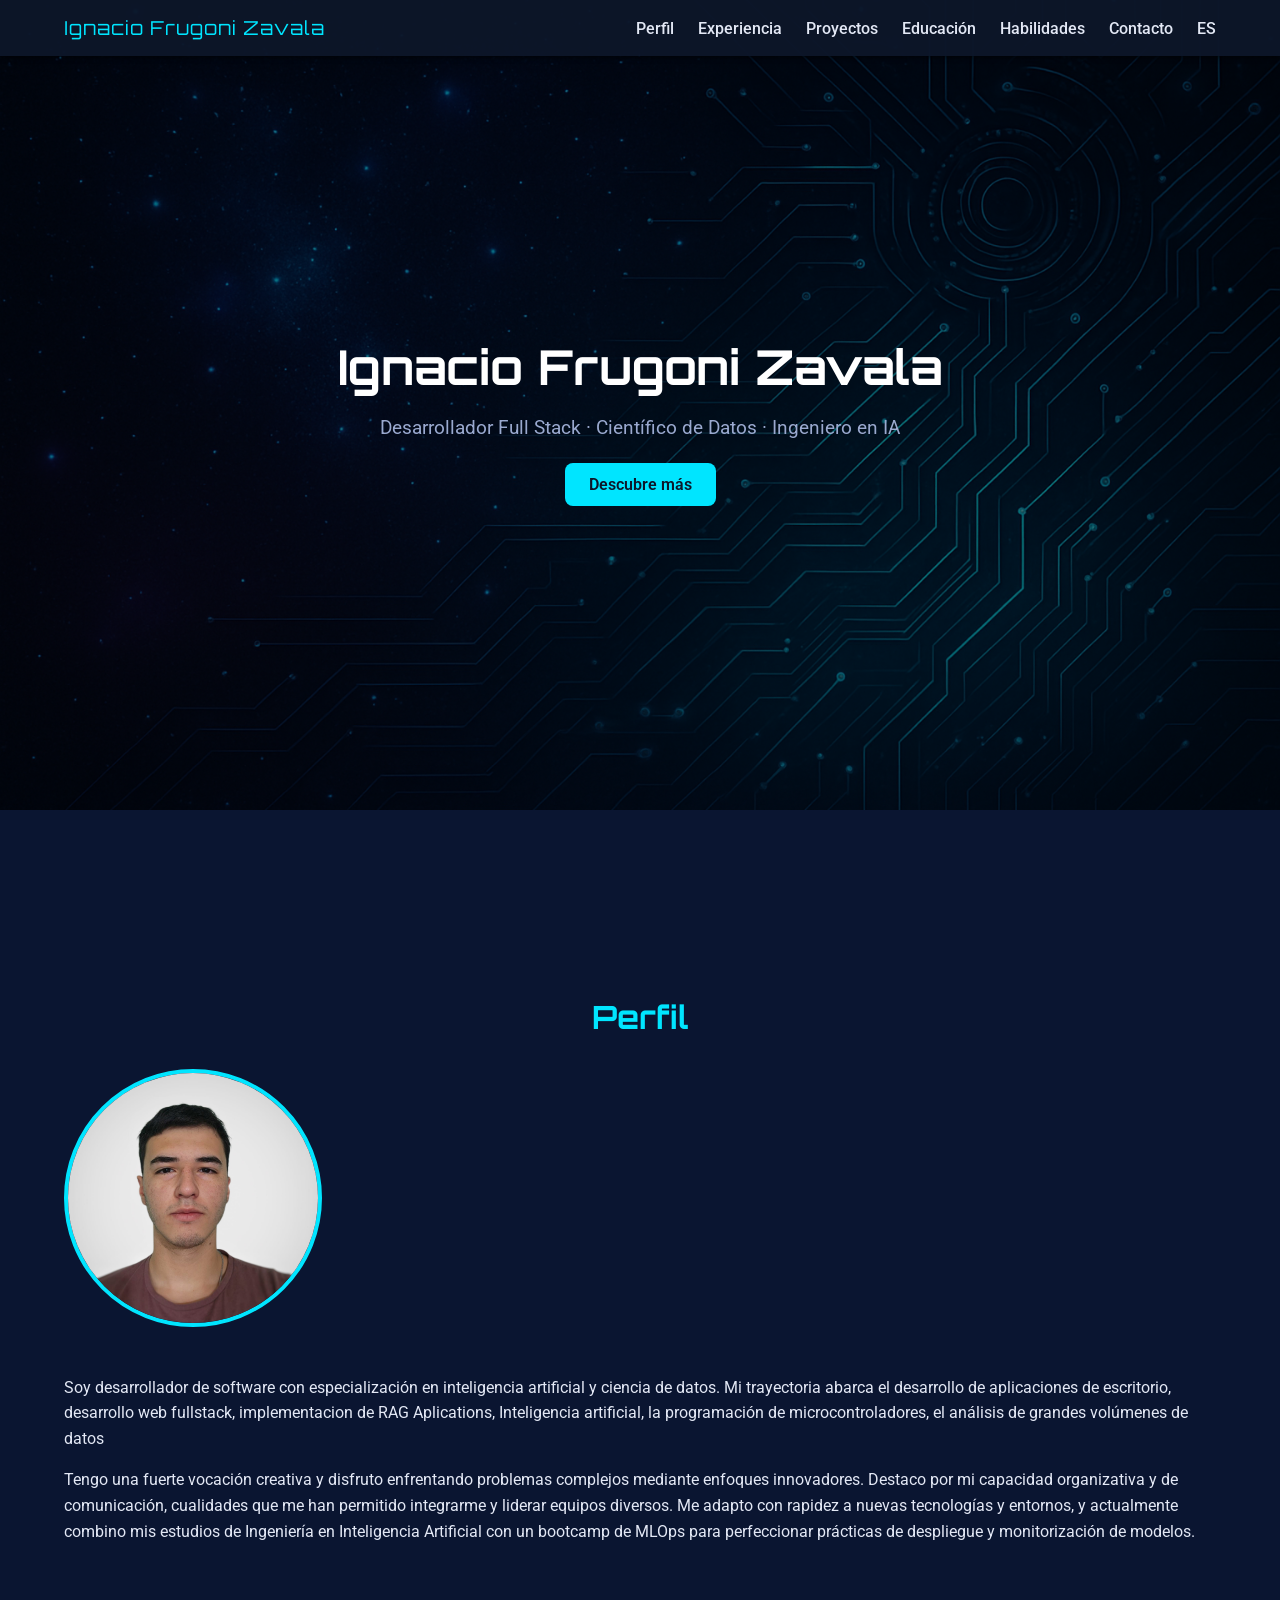
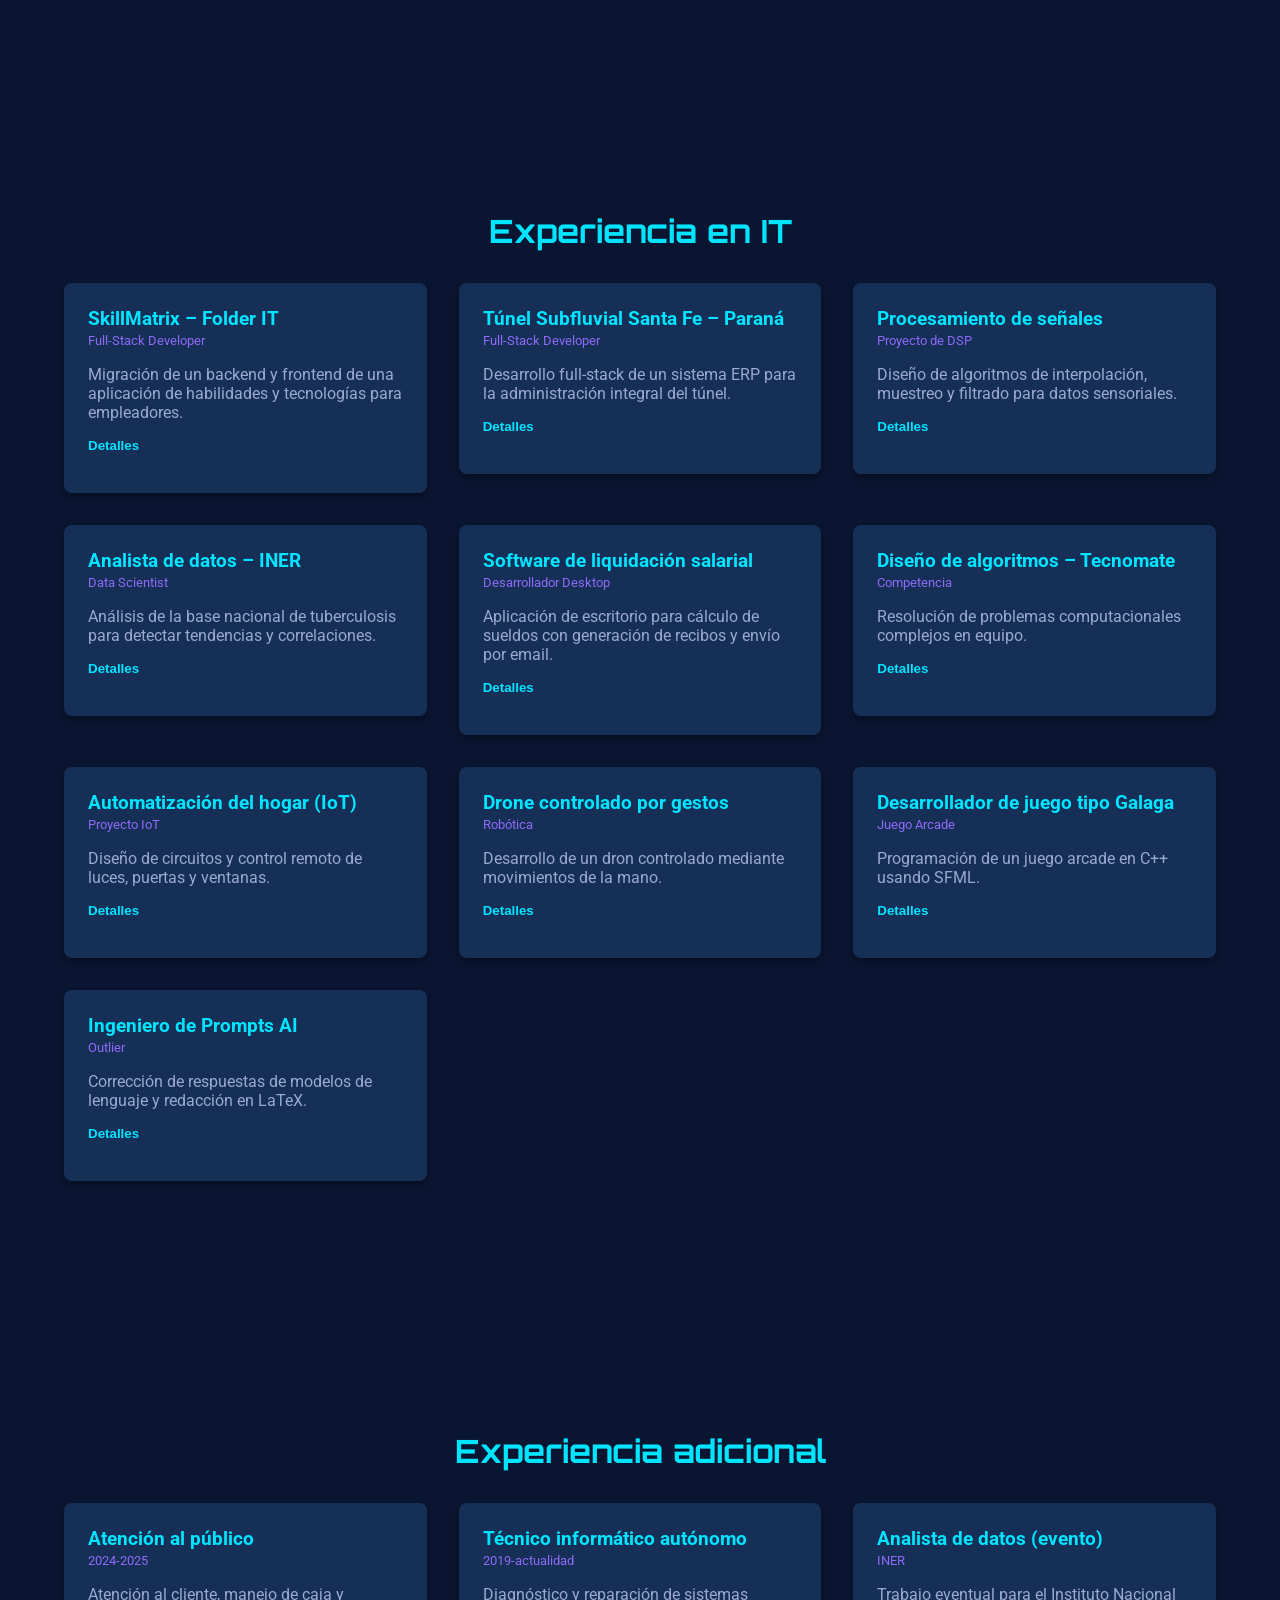
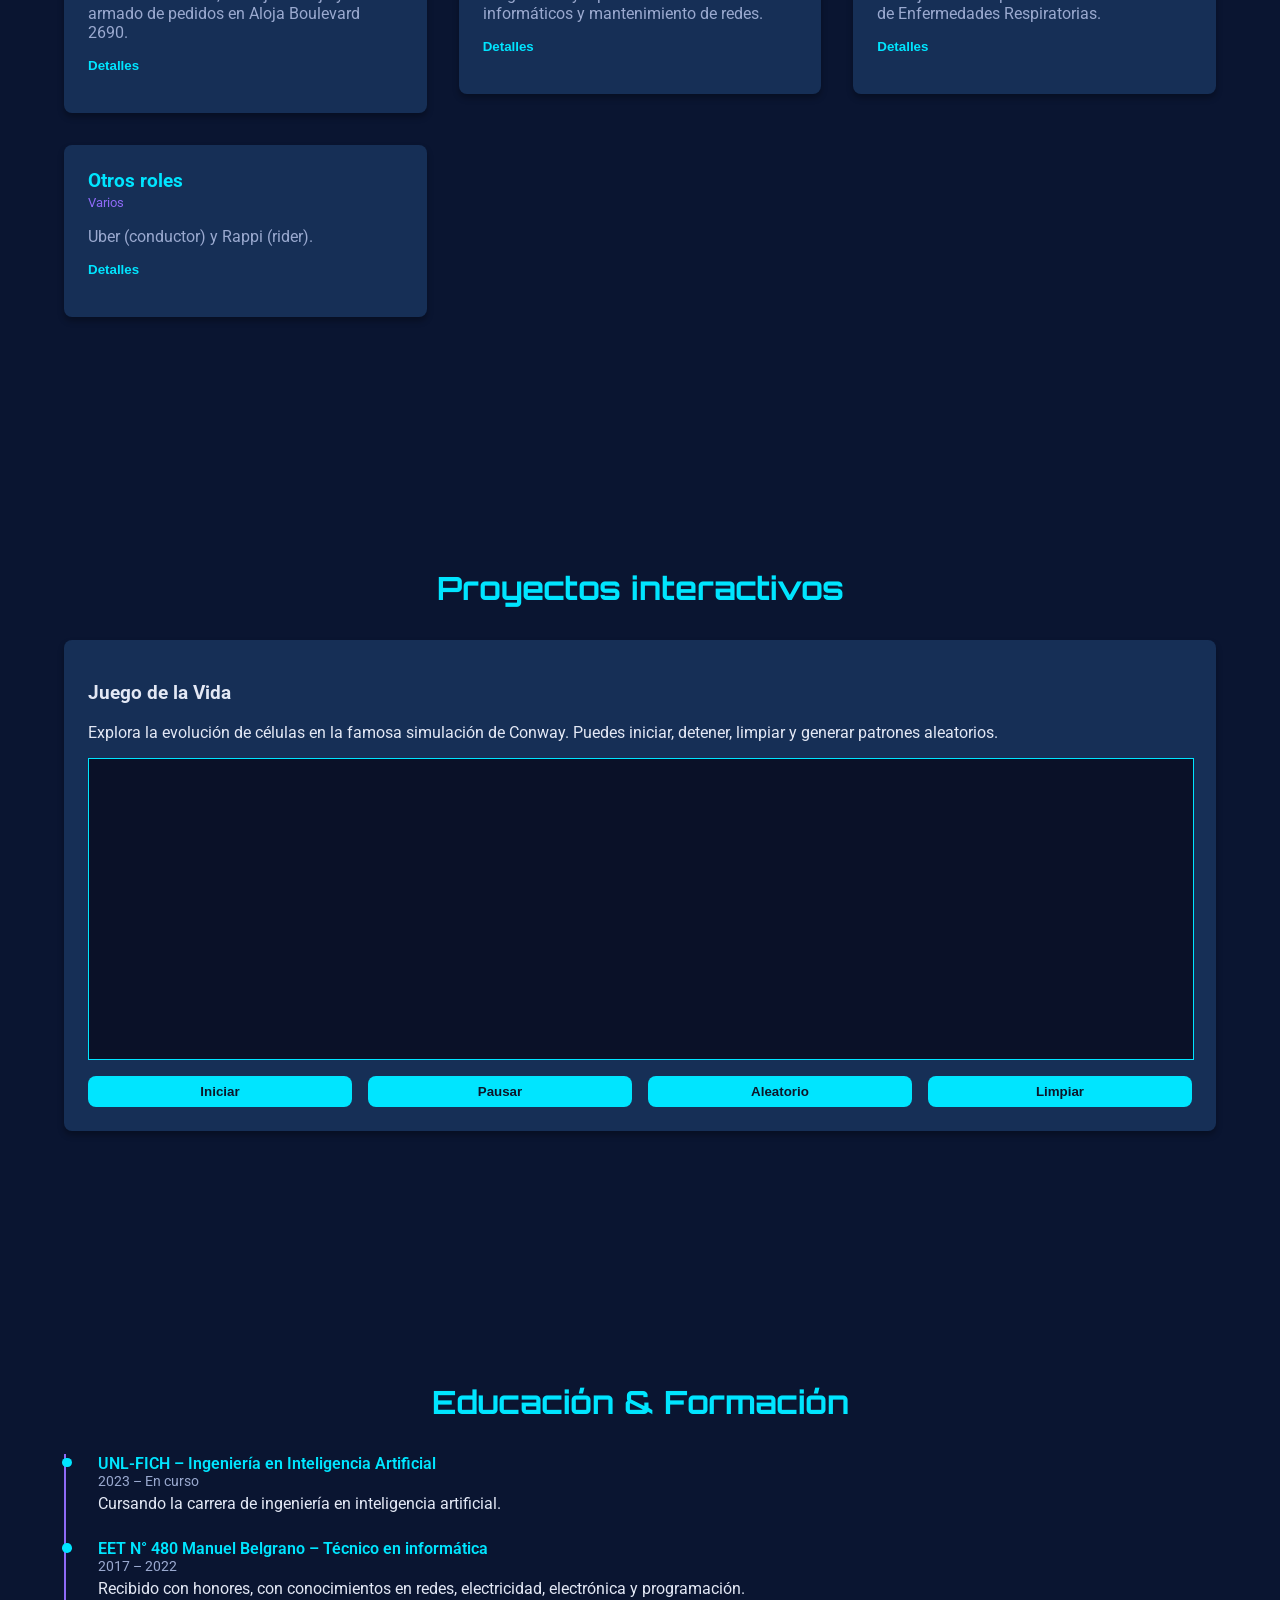
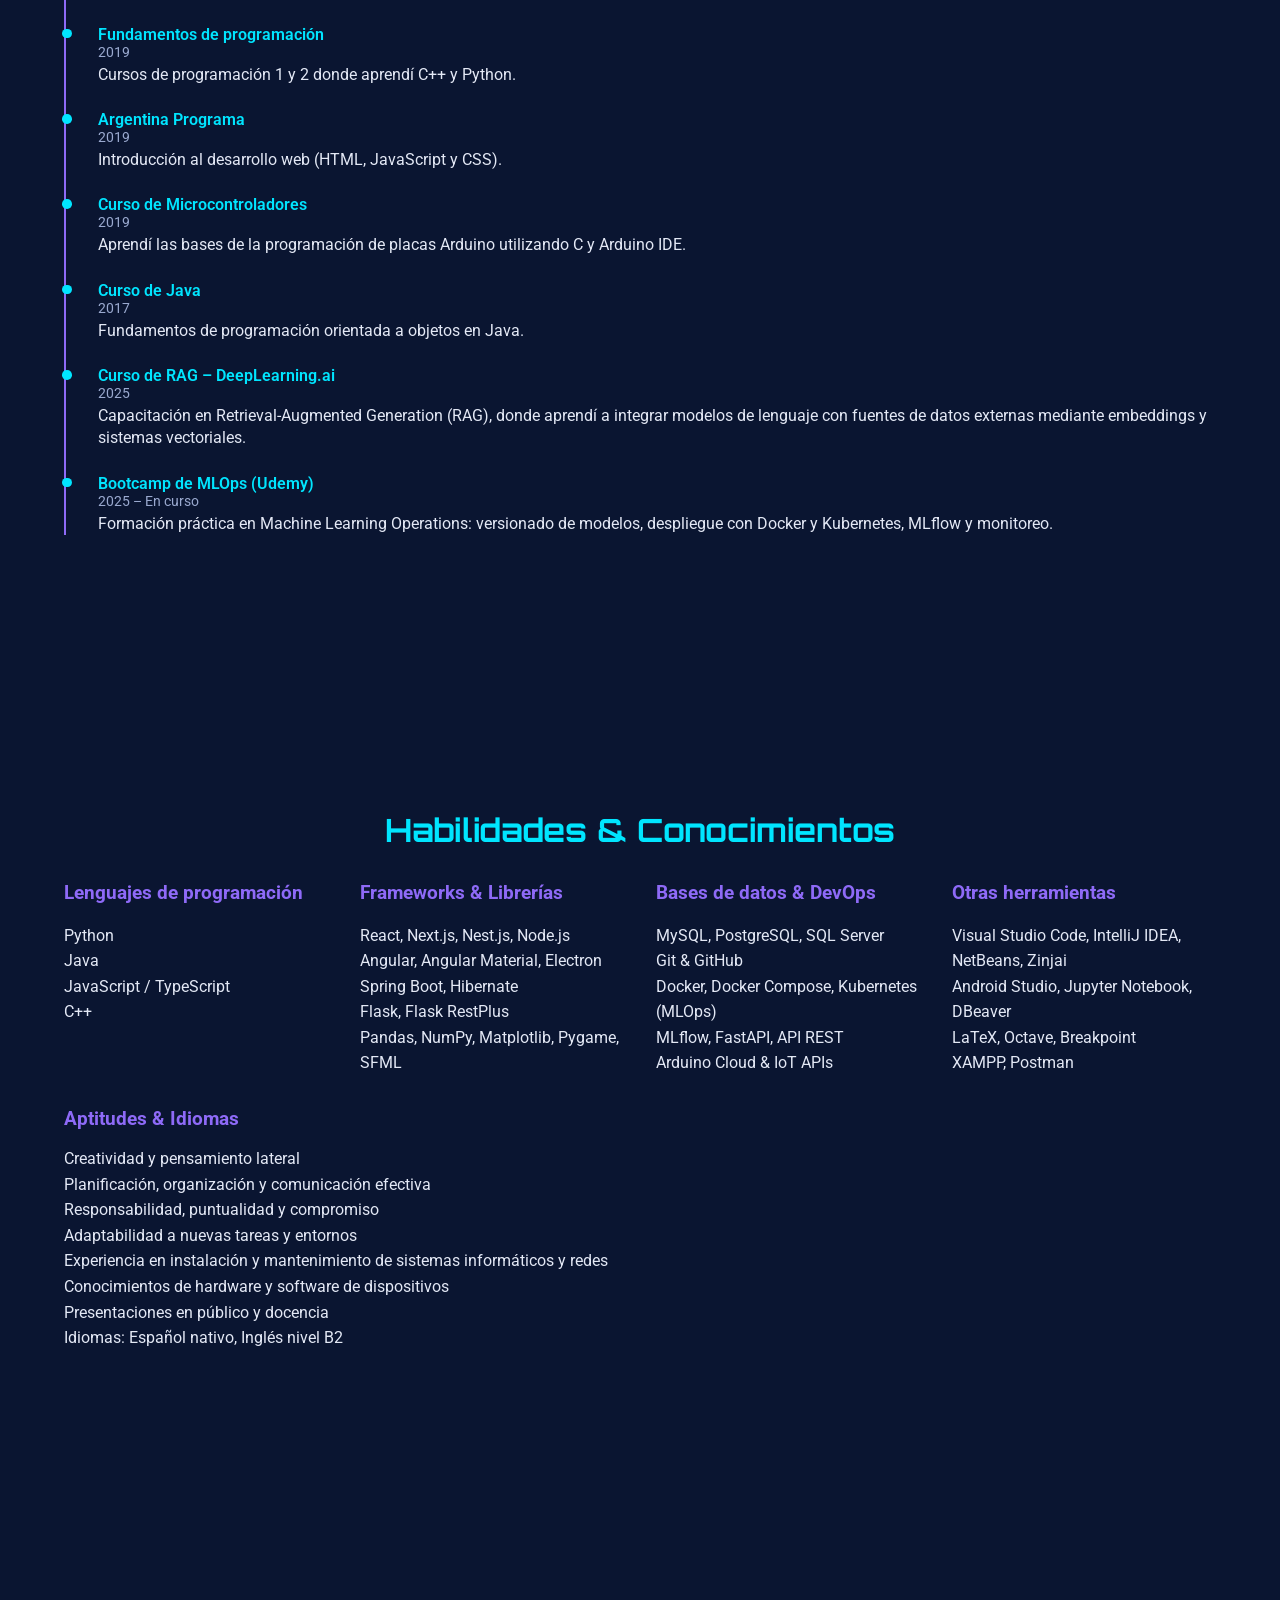
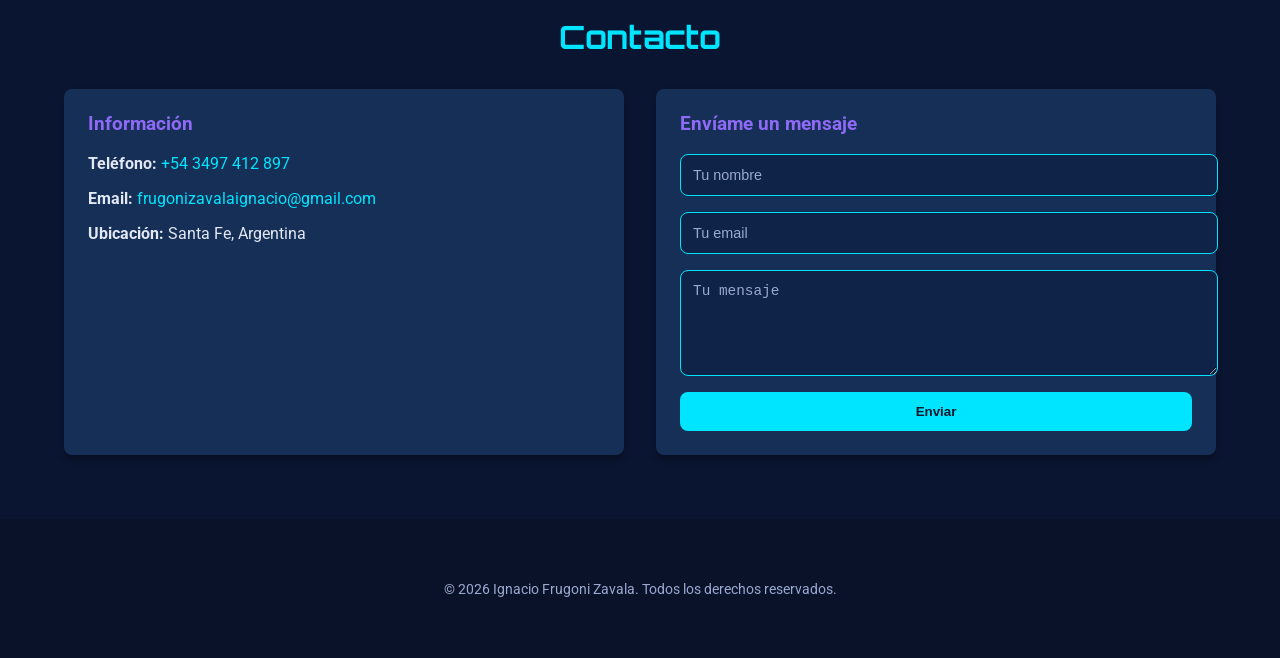
==== commit 13412859: "Update index_es.html" ====
--- a/index_es.html
+++ b/index_es.html
@@ -47,10 +47,9 @@
           </div>
           <div class="about-info">
             <p>
-              Soy desarrollador de software con experiencia en inteligencia artificial y ciencia de datos. Mis roles han abarcado la creación de programas de escritorio, análisis de datos y programación de microcontroladores. Destaco por mi creatividad y mi capacidad para pensar fuera de lo convencional a la hora de resolver problemas complejos. Además, poseo habilidades de organización, planificación y comunicación desarrolladas al trabajar en equipos diversos.
-            </p>
+              Soy desarrollador de software con especialización en inteligencia artificial y ciencia de datos. Mi trayectoria abarca el desarrollo de aplicaciones de escritorio, desarrollo web fullstack, implementacion de RAG Aplications, Inteligencia artificial, la programación de microcontroladores, el análisis de grandes volúmenes de datos 
             <p>
-              Me adapto rápidamente a nuevos entornos y tareas. Actualmente estoy cursando la carrera de Ingeniería en Inteligencia Artificial en la Universidad Nacional del Litoral (UNL‑FICH) y ampliando mis conocimientos mediante un bootcamp de MLOps en Udemy.  Además de mis intereses técnicos, disfruto enseñar y aprender de los demás.
+              Tengo una fuerte vocación creativa y disfruto enfrentando problemas complejos mediante enfoques innovadores. Destaco por mi capacidad organizativa y de comunicación, cualidades que me han permitido integrarme y liderar equipos diversos. Me adapto con rapidez a nuevas tecnologías y entornos, y actualmente combino mis estudios de Ingeniería en Inteligencia Artificial con un bootcamp de MLOps para perfeccionar prácticas de despliegue y monitorización de modelos.
             </p>
           </div>
         </div>
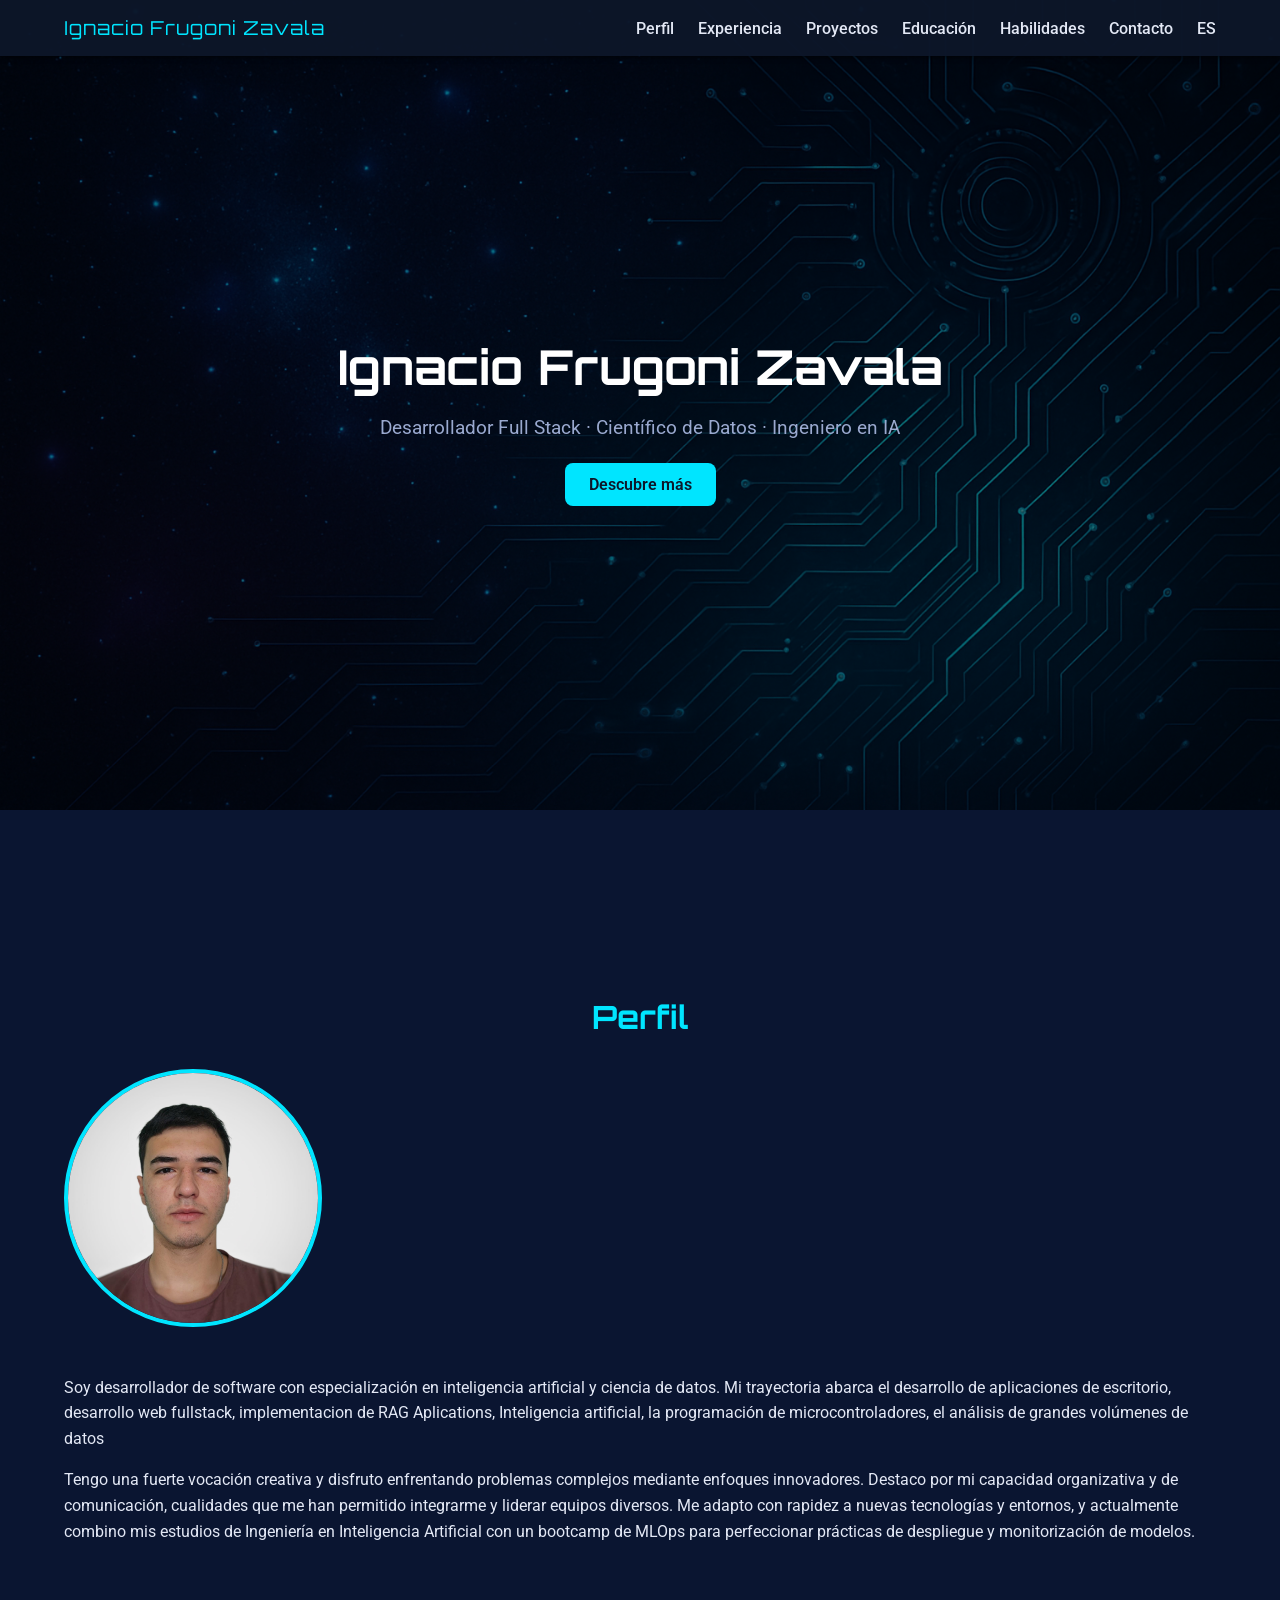
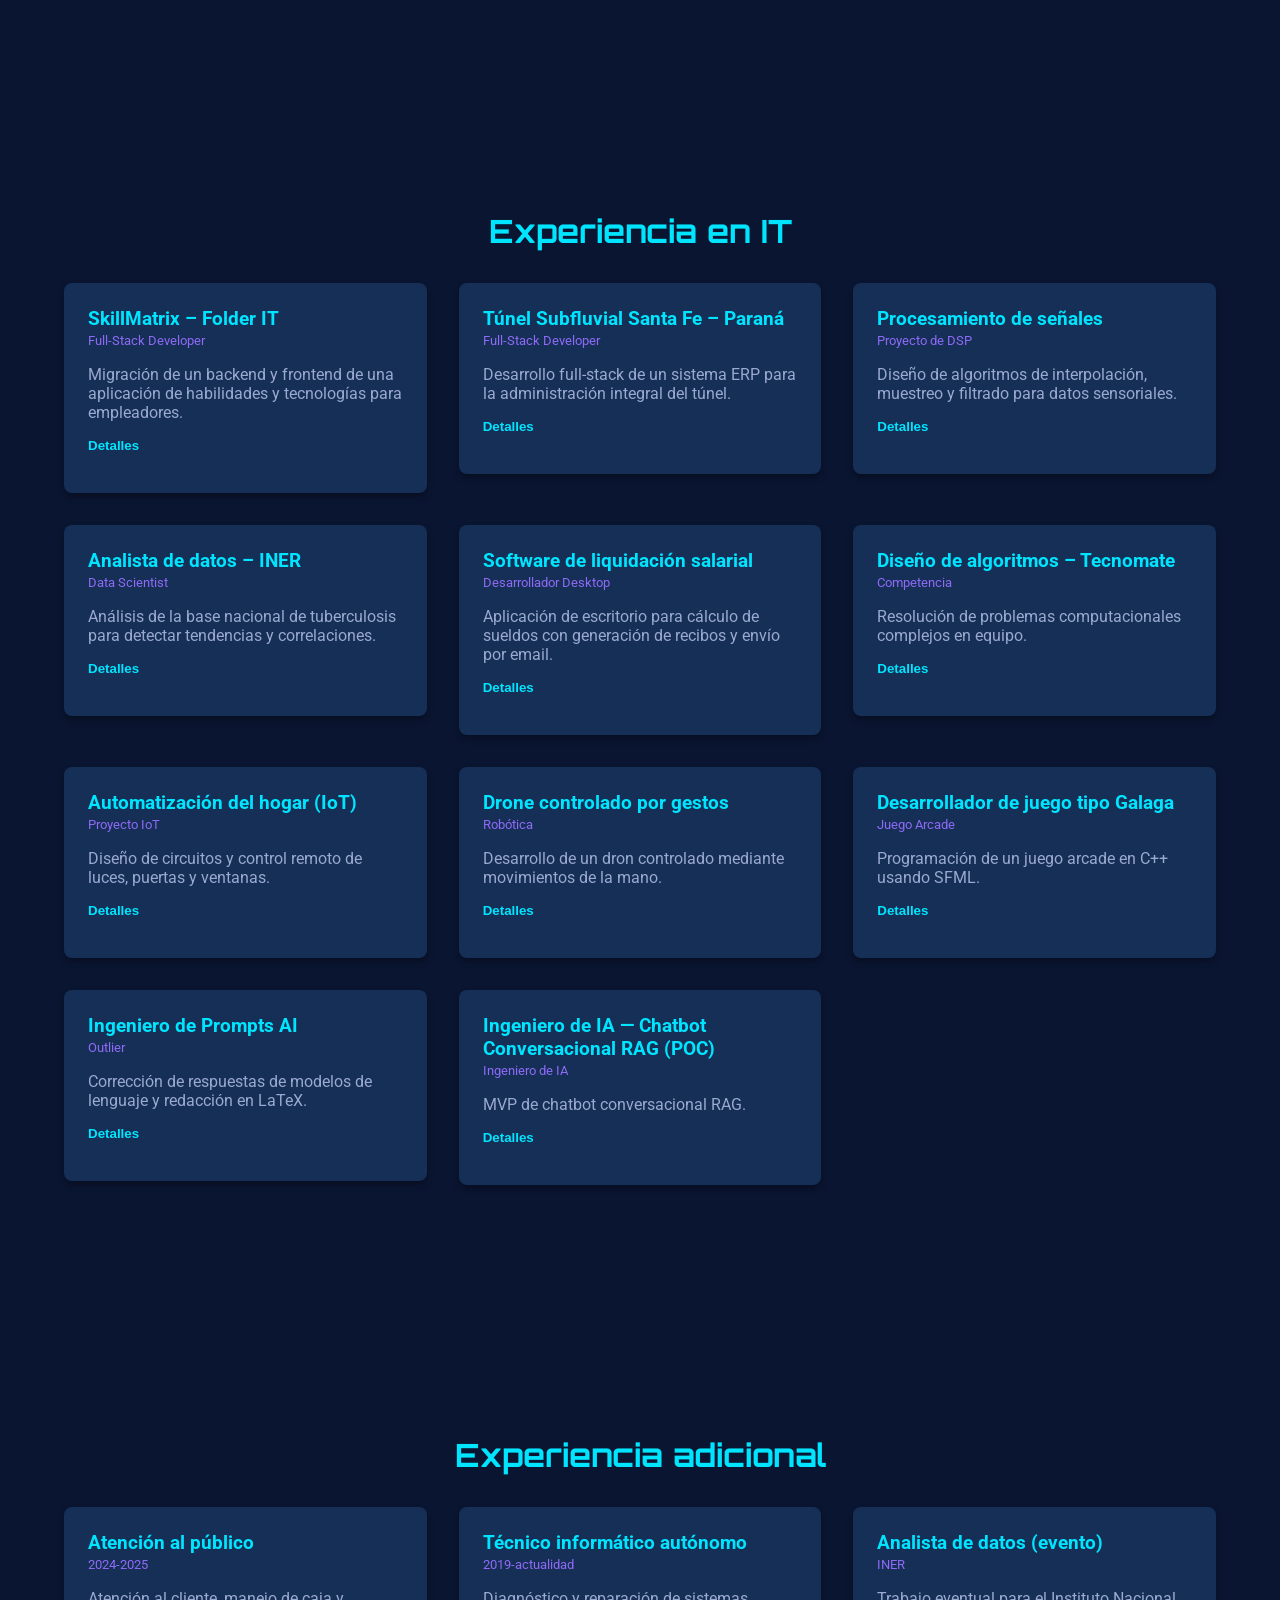
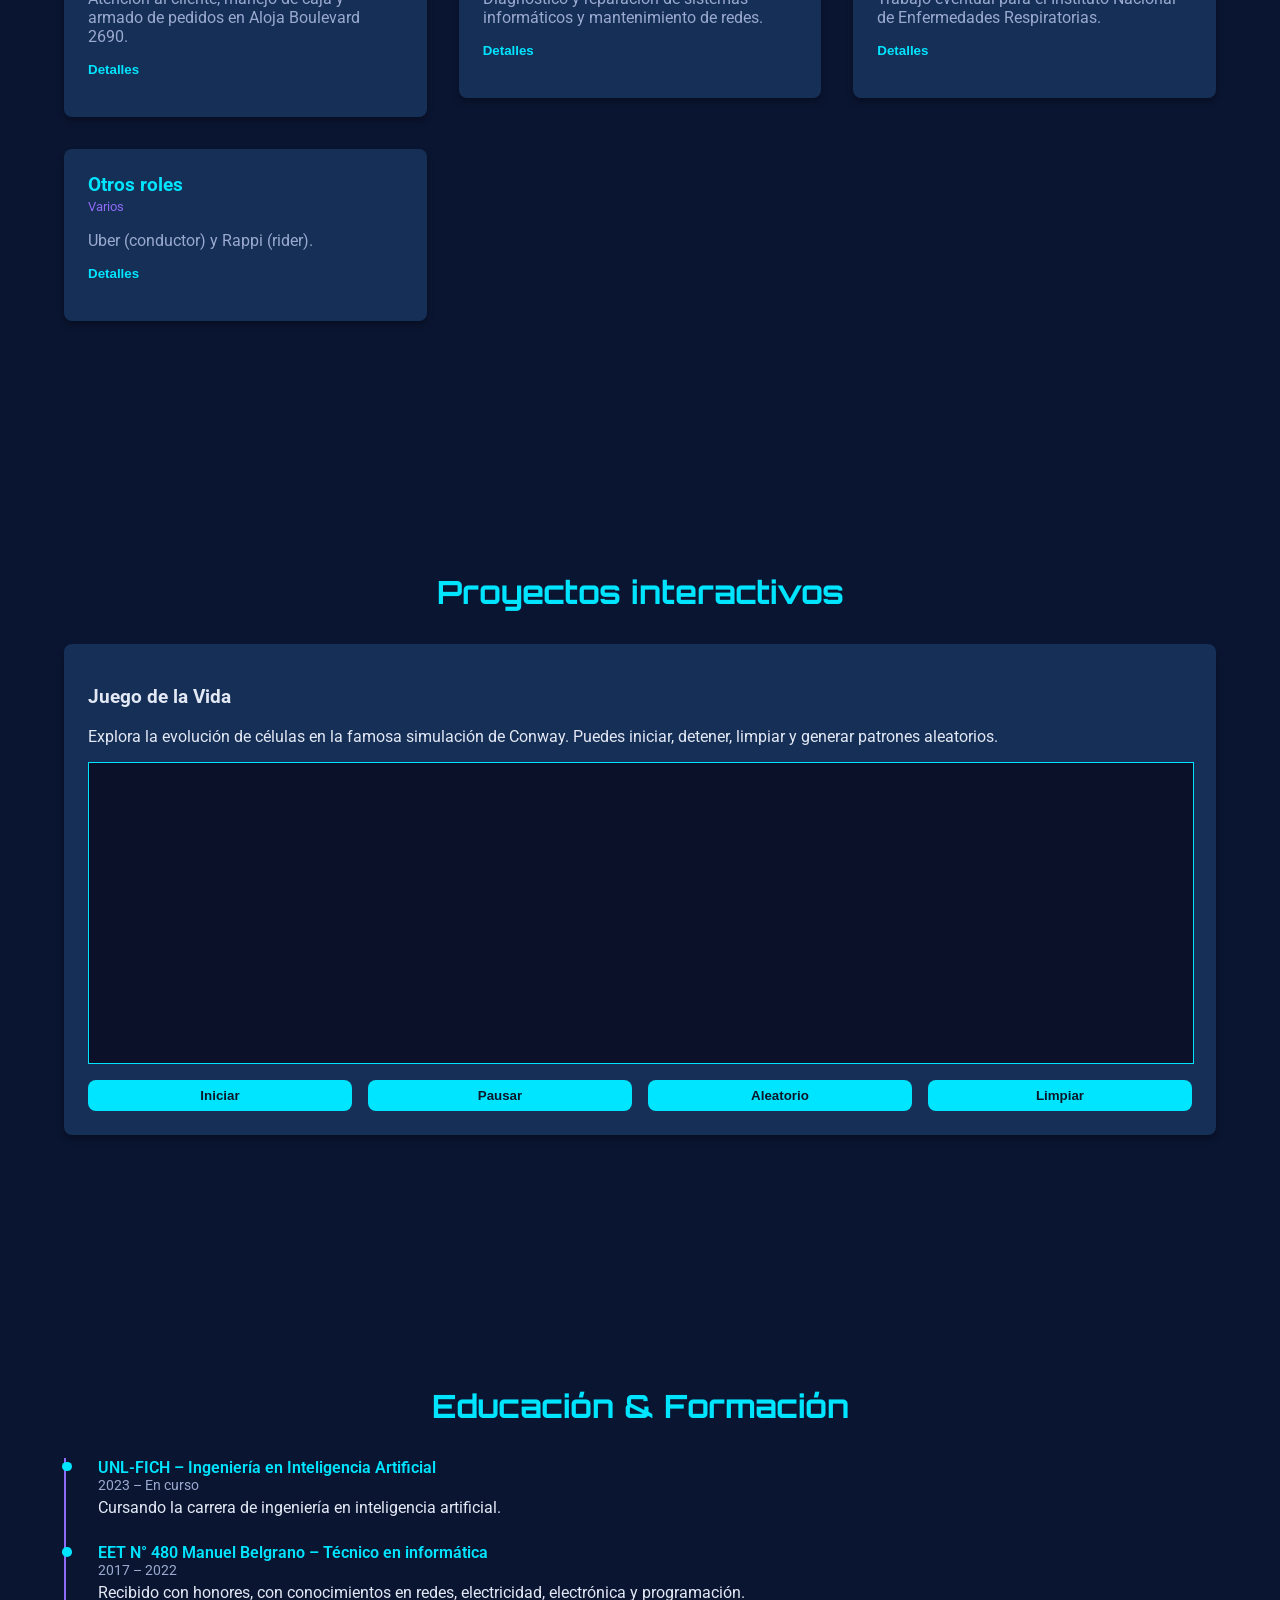
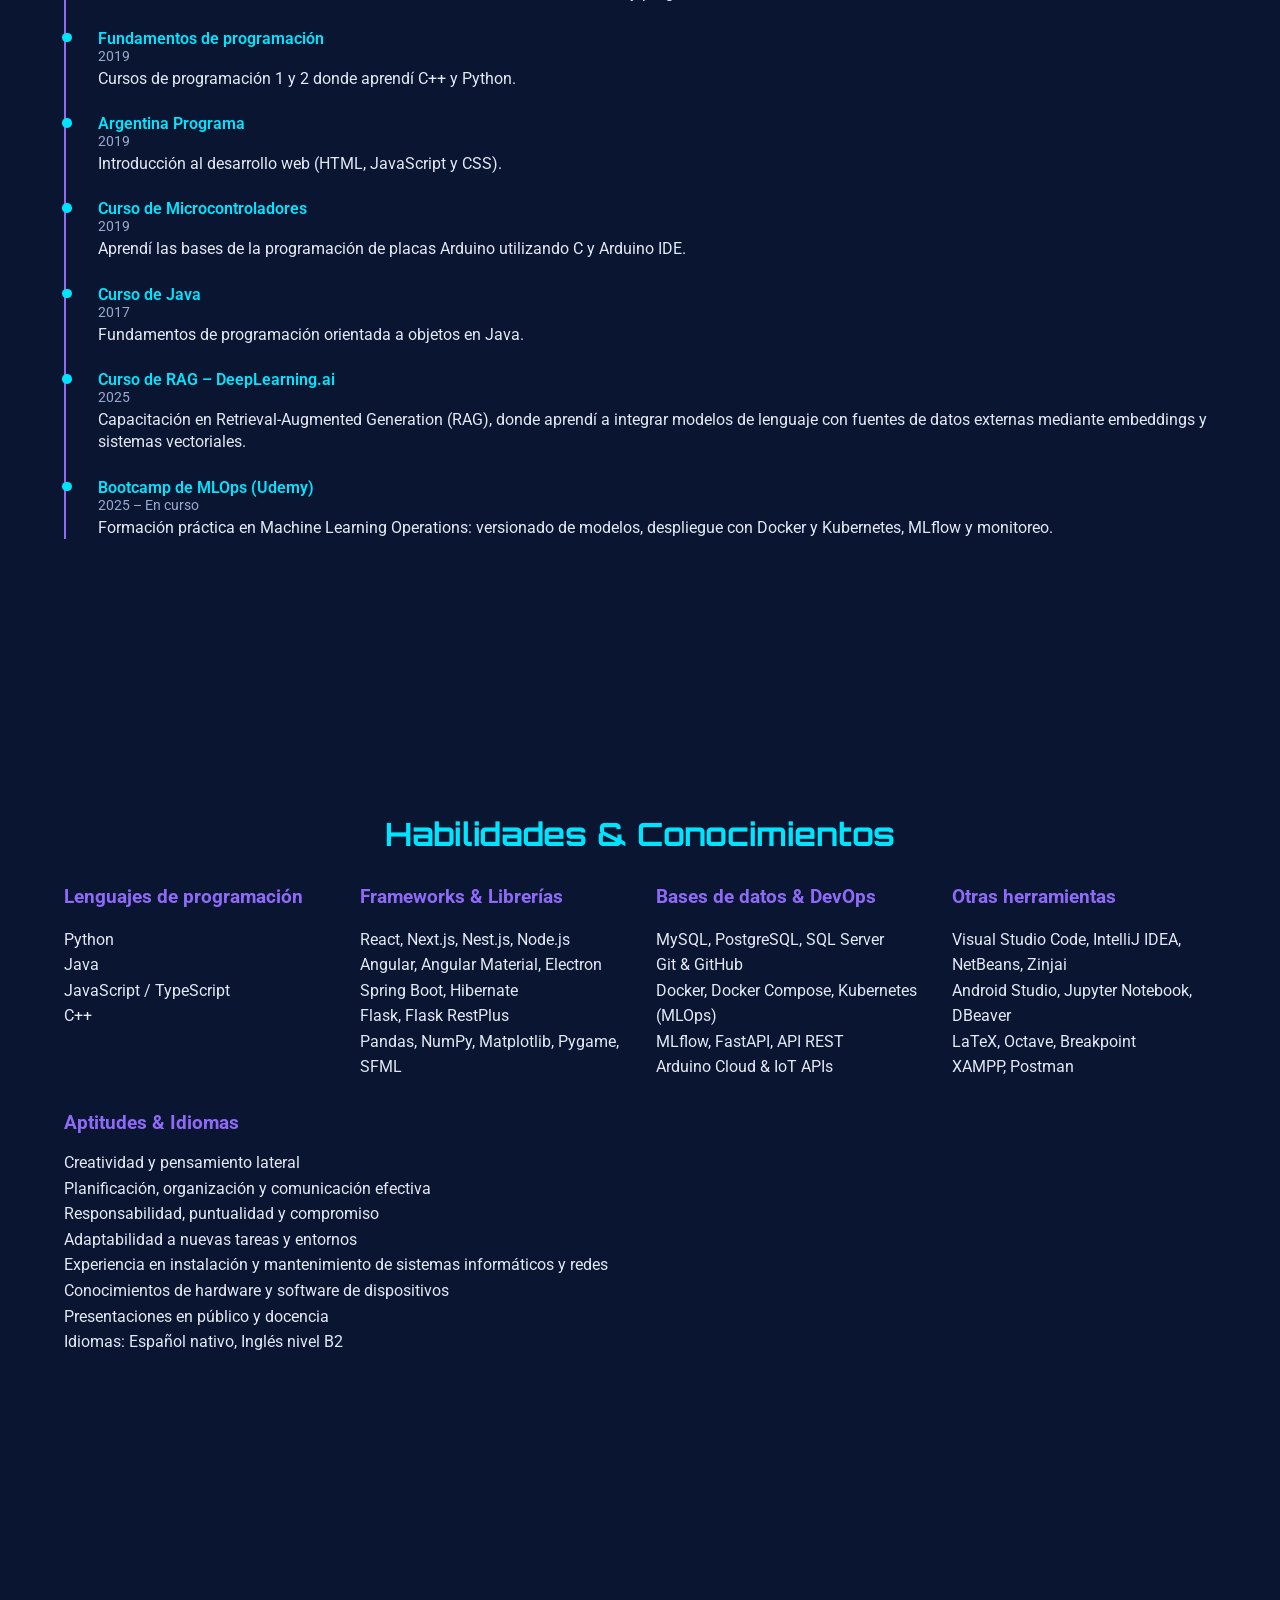
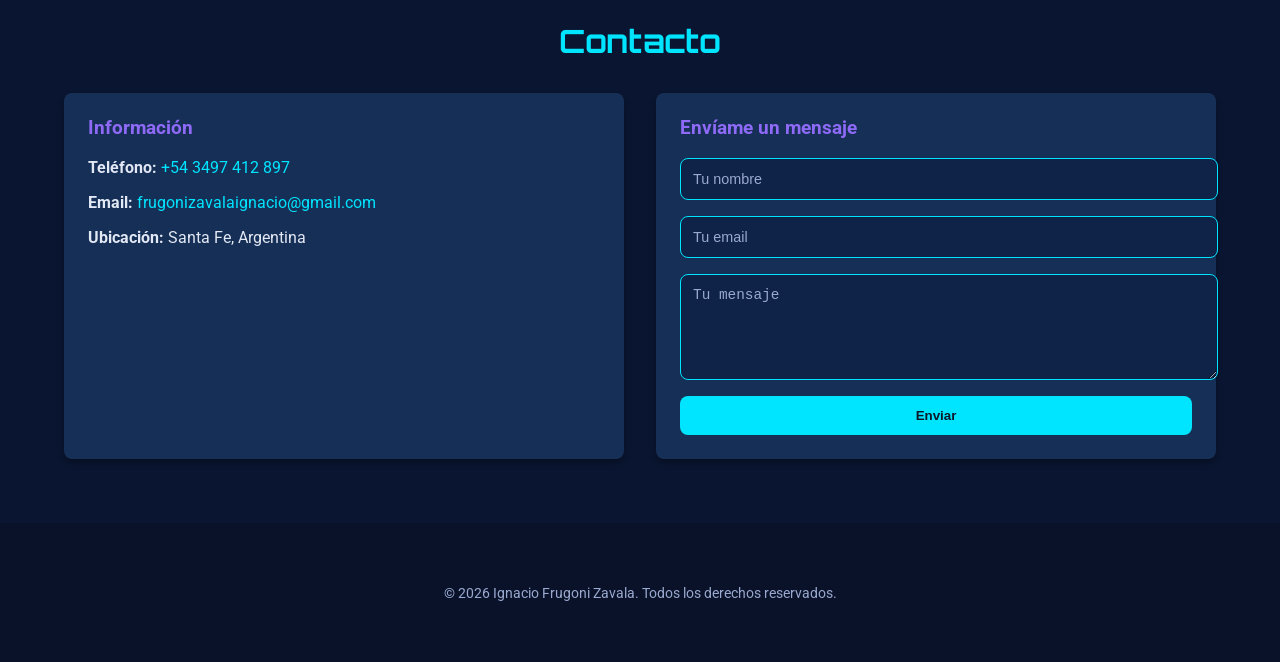
==== commit 82bb4817: "Update index_es.html" ====
--- a/index_es.html
+++ b/index_es.html
@@ -201,6 +201,20 @@
               <p><strong>Equipo:</strong> Lector de prompts, solucionador de prompts y redactor en LaTeX【518303591537756†screenshot】.</p>
             </div>
           </div>
+          <!-- Chatbot Conversacional RAG -->
+<div class="exp-card" title="Java, Spring Boot, Angular, Electron, SQL Server">
+  <div class="card-header">
+    <h3>Ingeniero de IA — Chatbot Conversacional RAG (POC)</h3>
+    <span class="tag">Ingeniero de IA</span>
+  </div>
+  <p class="card-summary">MVP de chatbot conversacional RAG.</p>
+  <button class="toggle-btn">Detalles</button>
+  <div class="card-details">
+    <p><strong>Descripción:</strong> MVP de chatbot conversacional RAG que permite a los equipos Administrativos consultar procedimientos, normativas y políticas institucionales en lenguaje natural. Las respuestas están fundamentadas en la documentación de la organización—un gran corpus de archivos Word y PDF—con citas a nivel de página. Entregado de manera iterativa en fases para mejorar precisión, exhaustividad, fundamentación y auditabilidad.</p>
+    <p><strong>Tecnologías:</strong> Python, FastAPI, Pydantic (esquema/validación JSON), pytest (golden tests), LLMs: OpenAI API, Gemini API, Orquestación: LangChain (Tools, Memory, Function Calling, TextSplitters), Búsqueda y Recuperación: PostgreSQL con pgvector (semántica), Whoosh/Elasticsearch (BM25 léxica, híbrida), Re-ranking: SentenceTransformers cross-encoder, Optimización de Contexto: MMR/deduplicación, NLP/Metadatos: spaCy, extractores regex, Pipelines e Ingesta: Apache Airflow (DAGs parametrizados, retries/backfill, SLAs), Procesamiento de Documentos: parsing PDF/DOCX, OCR (ej. Tesseract) para PDFs escaneados, Evaluación: Ragas, DevOps: Docker, Git.</p>
+    <p><strong>Equipo:</strong> 1 Product Owner, 1 Tech Lead, 2 Ingenieros de Software, 1 Ingeniero de QA.</p>
+  </div>
+</div>
         </div>
       </div>
     </section>
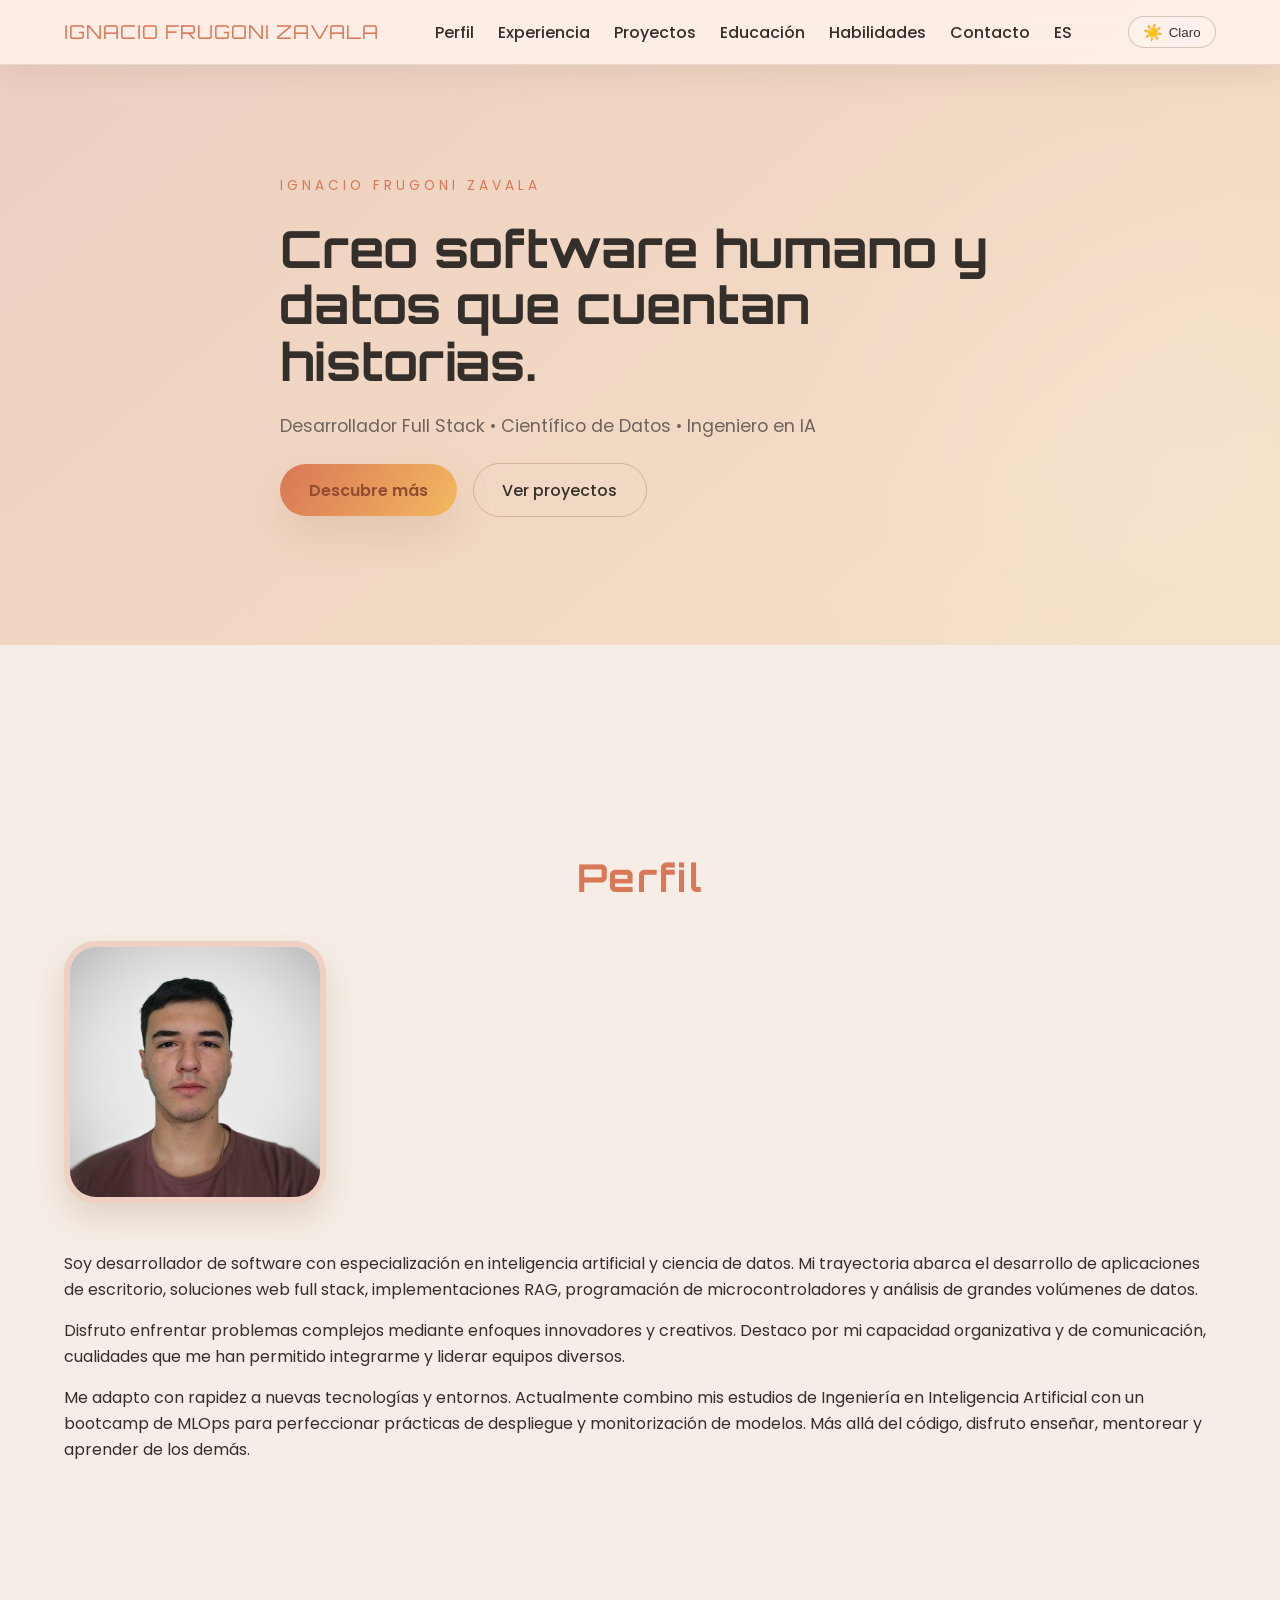
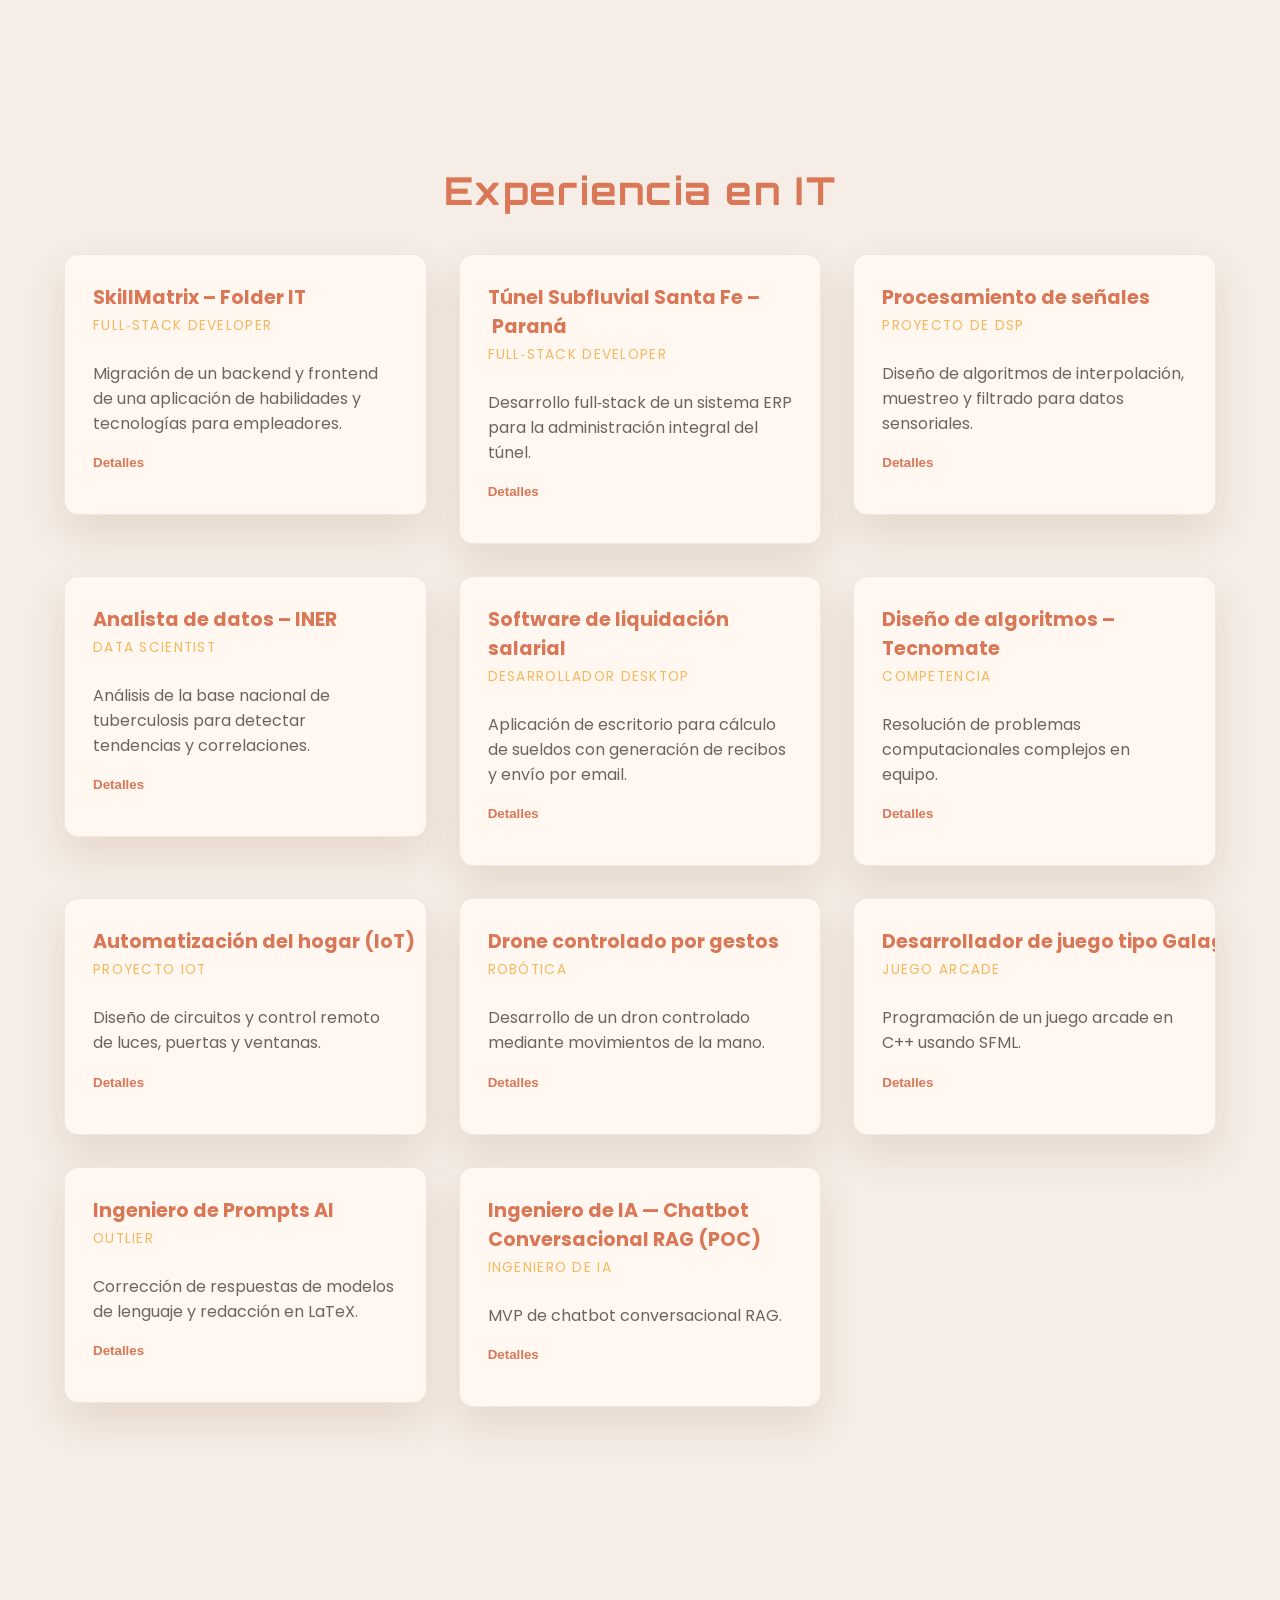
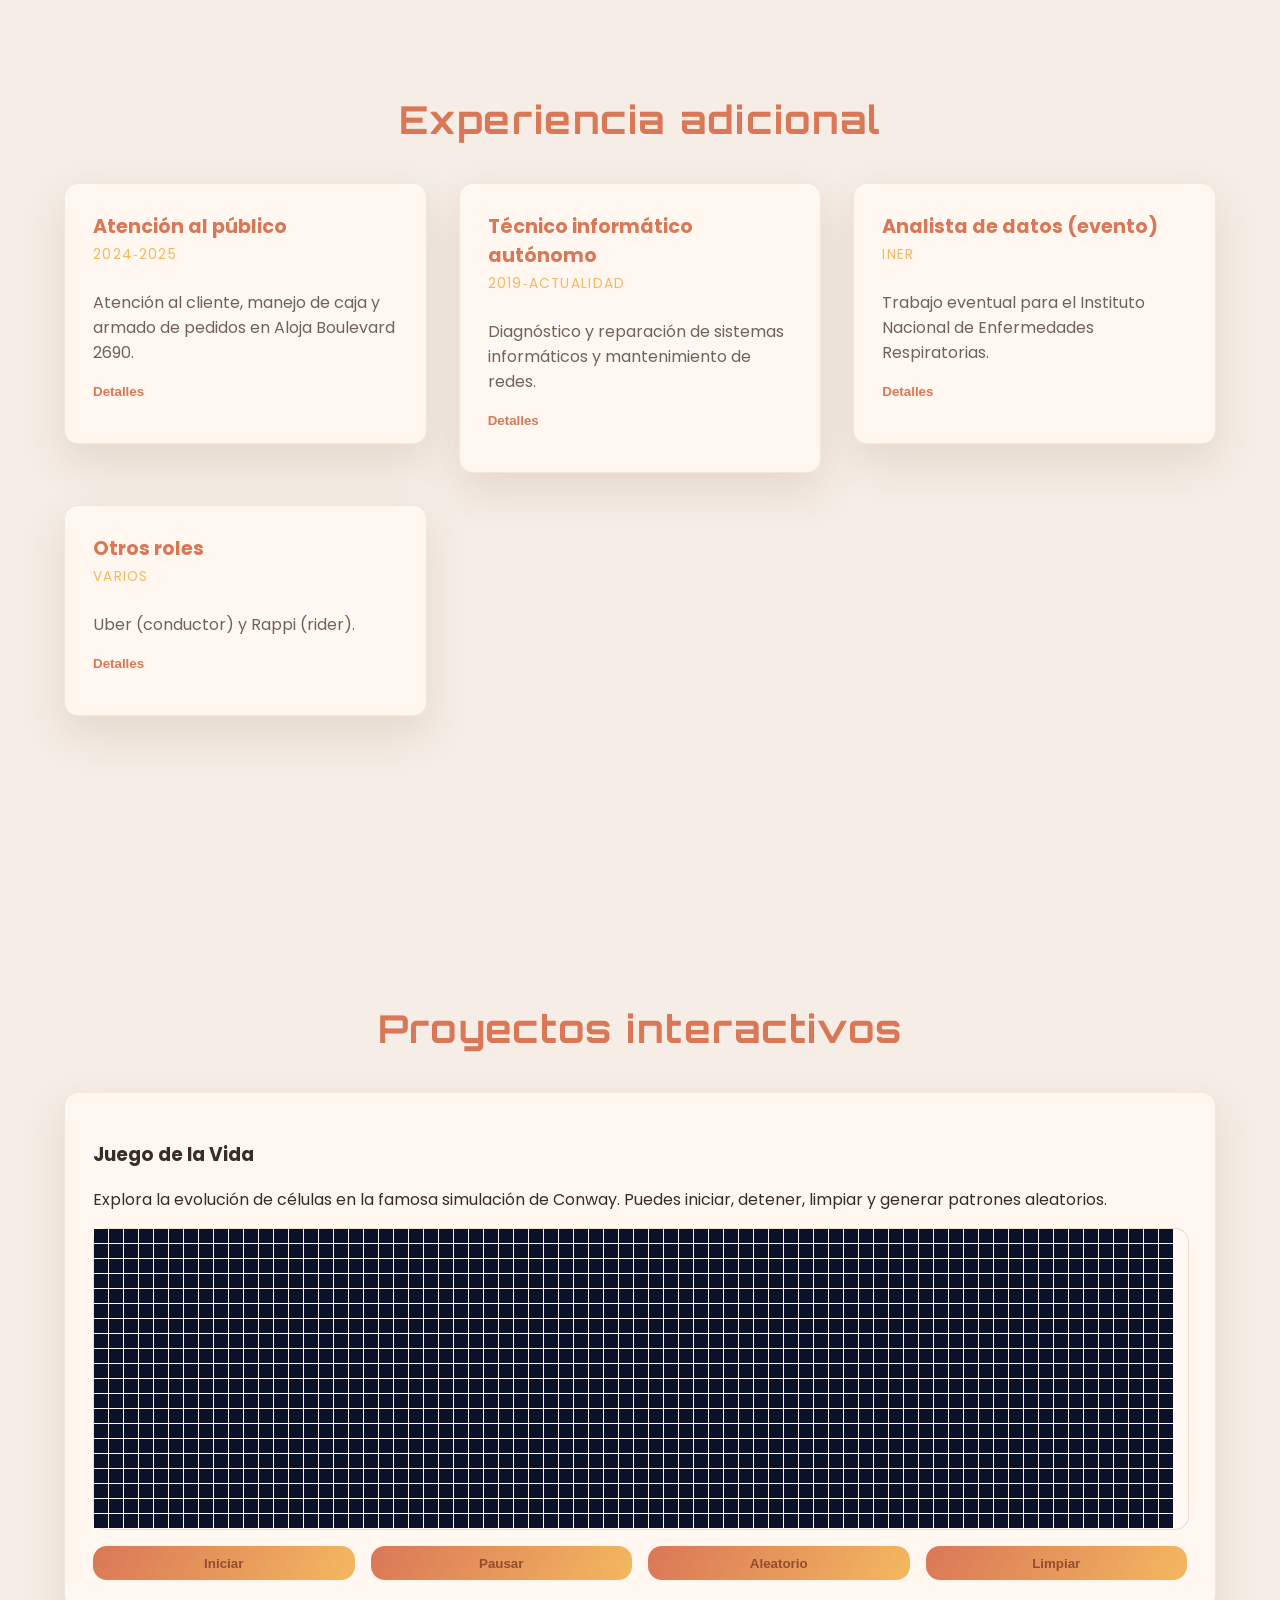
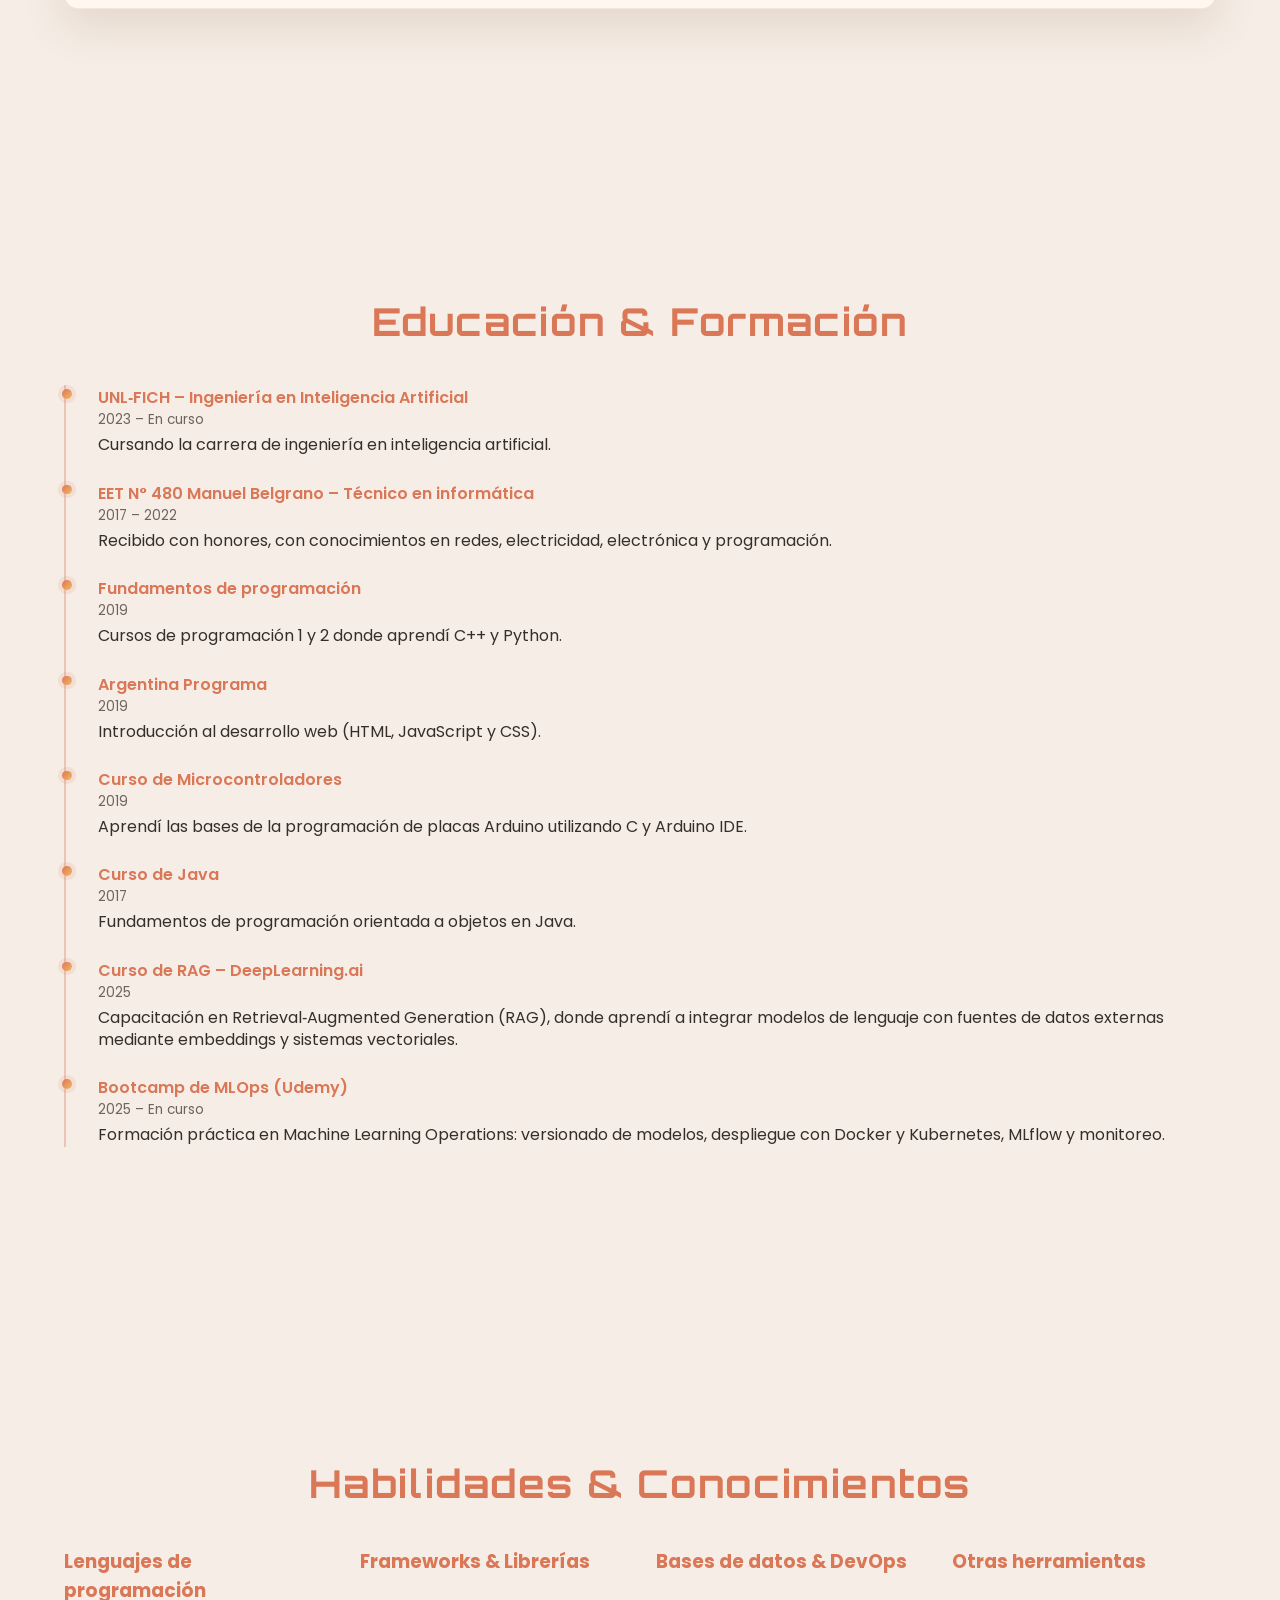
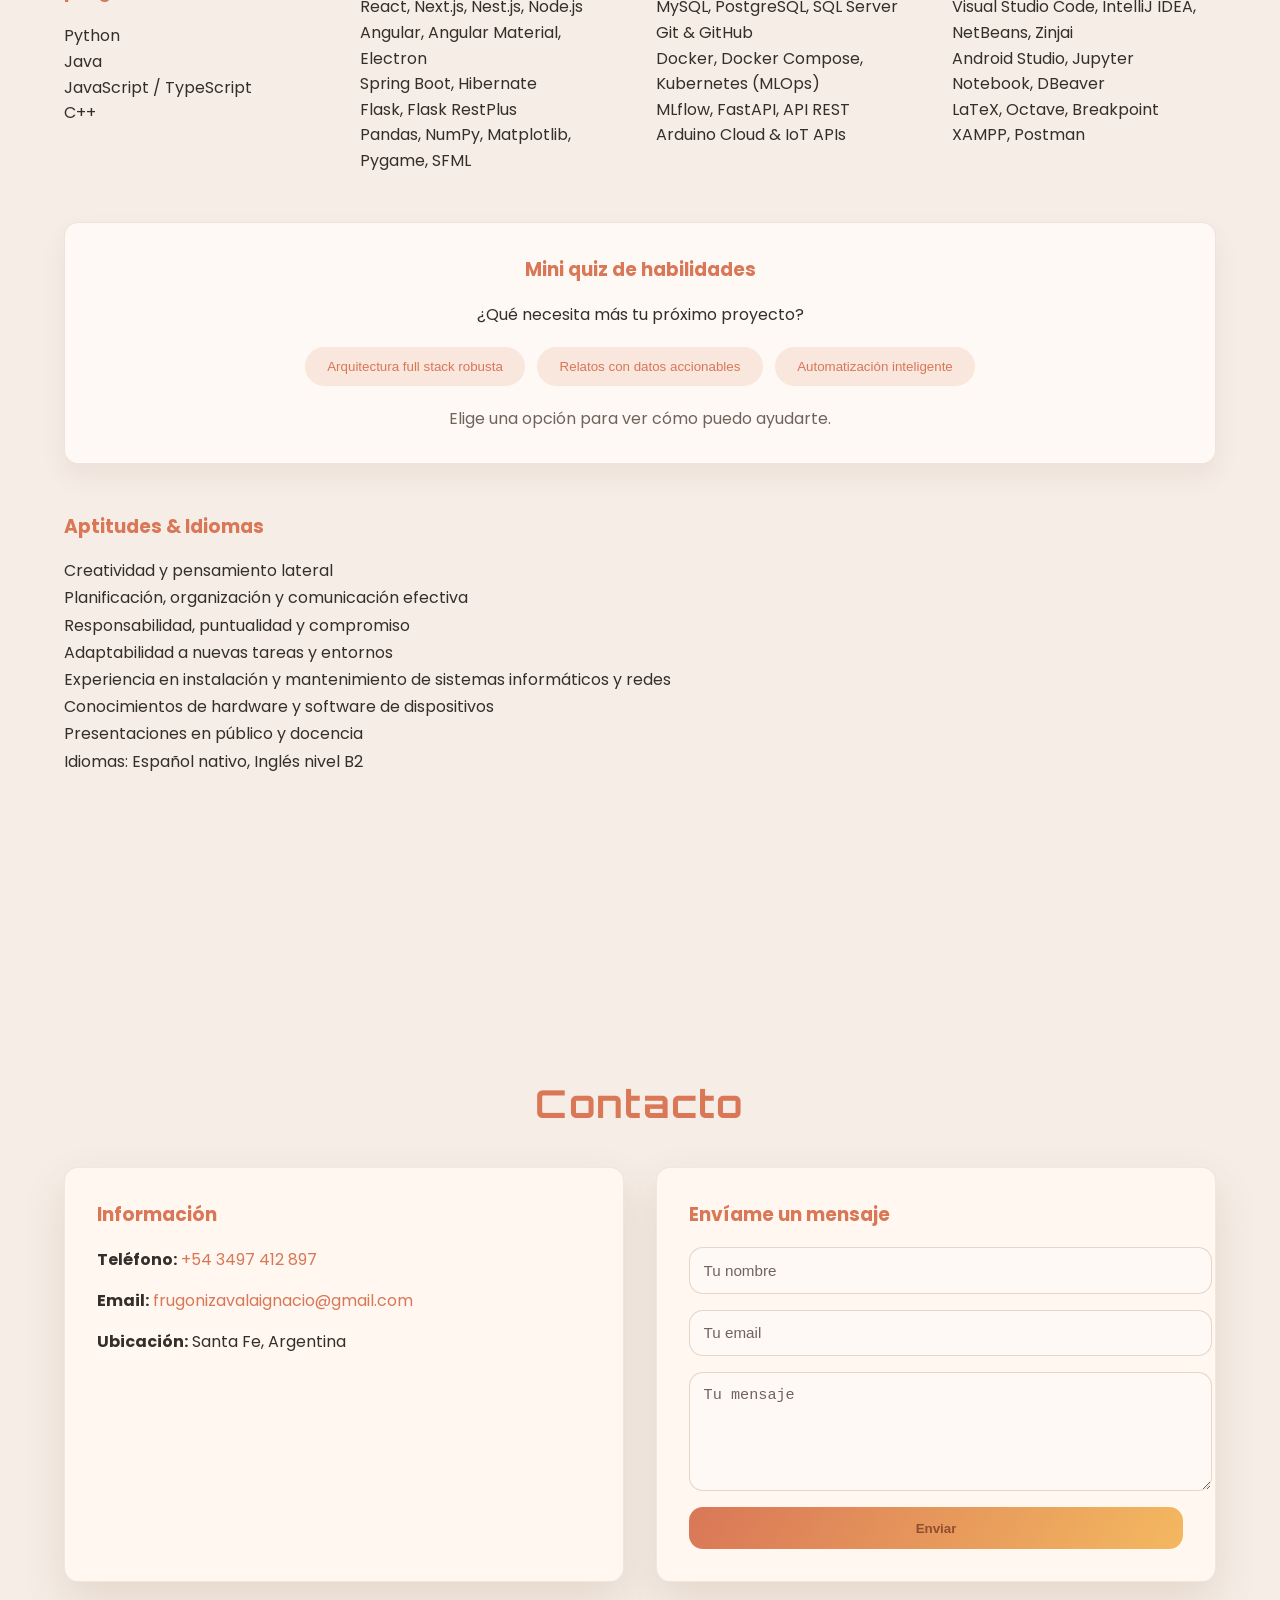
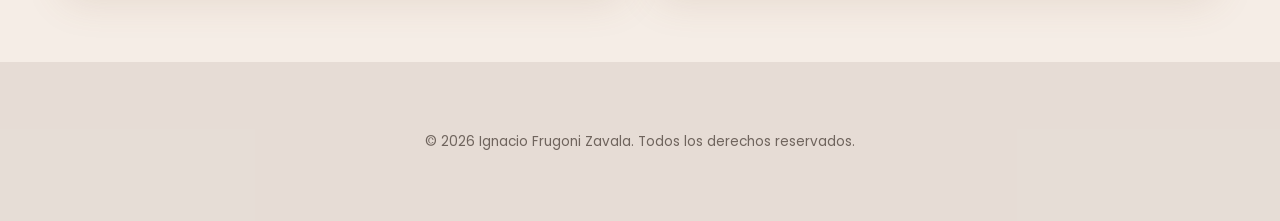
==== commit 70c62b04: "Refresh portfolio styling for 2025 trends" ====
--- a/index_es.html
+++ b/index_es.html
@@ -5,7 +5,7 @@
   <meta name="viewport" content="width=device-width, initial-scale=1.0">
   <title>Ignacio Frugoni Zavala – Portfolio</title>
   <!-- Google fonts for a modern, tech‑inspired look -->
-  <link href="https://fonts.googleapis.com/css2?family=Orbitron:wght@400;700&family=Roboto:wght@300;400;500;700&display=swap" rel="stylesheet">
+  <link href="https://fonts.googleapis.com/css2?family=Orbitron:wght@400;700&family=Poppins:wght@300;400;500;600;700&display=swap" rel="stylesheet">
   <!-- Base stylesheet -->
   <link rel="stylesheet" href="styles.css">
 </head>
@@ -23,16 +23,23 @@
         <li><a href="#contact">Contacto</a></li>
         <li class="lang-switch"><a href="index.html" title="View in English">ES</a></li>
       </ul>
+      <button class="theme-toggle" id="themeToggle" type="button" aria-label="Cambiar entre modo claro y oscuro">
+        <span class="theme-icon" aria-hidden="true">☀️</span>
+        <span class="theme-label">Claro</span>
+      </button>
     </div>
   </nav>
 
   <!-- Hero section -->
   <header class="hero">
-    <div class="hero-overlay"></div>
     <div class="hero-content container">
-      <h1>Ignacio&nbsp;Frugoni&nbsp;Zavala</h1>
-      <p class="subtitle">Desarrollador&nbsp;Full&nbsp;Stack&nbsp;· Científico&nbsp;de&nbsp;Datos&nbsp;· Ingeniero&nbsp;en&nbsp;IA</p>
-      <a href="#about" class="cta-button">Descubre más</a>
+      <p class="hero-eyebrow">IGNACIO FRUGONI ZAVALA</p>
+      <h1 class="hero-title">Creo software humano y datos que cuentan historias.</h1>
+      <p class="hero-lead">Desarrollador Full Stack • Científico de Datos • Ingeniero en IA</p>
+      <div class="hero-actions">
+        <a href="#about" class="cta-button">Descubre más</a>
+        <a href="#projects" class="cta-secondary">Ver proyectos</a>
+      </div>
     </div>
   </header>
 
@@ -47,9 +54,13 @@
           </div>
           <div class="about-info">
             <p>
-              Soy desarrollador de software con especialización en inteligencia artificial y ciencia de datos. Mi trayectoria abarca el desarrollo de aplicaciones de escritorio, desarrollo web fullstack, implementacion de RAG Aplications, Inteligencia artificial, la programación de microcontroladores, el análisis de grandes volúmenes de datos 
+              Soy desarrollador de software con especialización en inteligencia artificial y ciencia de datos. Mi trayectoria abarca el desarrollo de aplicaciones de escritorio, soluciones web full stack, implementaciones RAG, programación de microcontroladores y análisis de grandes volúmenes de datos.
+            </p>
             <p>
-              Tengo una fuerte vocación creativa y disfruto enfrentando problemas complejos mediante enfoques innovadores. Destaco por mi capacidad organizativa y de comunicación, cualidades que me han permitido integrarme y liderar equipos diversos. Me adapto con rapidez a nuevas tecnologías y entornos, y actualmente combino mis estudios de Ingeniería en Inteligencia Artificial con un bootcamp de MLOps para perfeccionar prácticas de despliegue y monitorización de modelos.
+              Disfruto enfrentar problemas complejos mediante enfoques innovadores y creativos. Destaco por mi capacidad organizativa y de comunicación, cualidades que me han permitido integrarme y liderar equipos diversos.
+            </p>
+            <p>
+              Me adapto con rapidez a nuevas tecnologías y entornos. Actualmente combino mis estudios de Ingeniería en Inteligencia Artificial con un bootcamp de MLOps para perfeccionar prácticas de despliegue y monitorización de modelos. Más allá del código, disfruto enseñar, mentorear y aprender de los demás.
             </p>
           </div>
         </div>
@@ -390,17 +401,28 @@
             </ul>
           </div>
         </div>
+        <div class="skill-quiz" aria-live="polite">
+          <h3>Mini quiz de habilidades</h3>
+          <p>¿Qué necesita más tu próximo proyecto?</p>
+          <div class="quiz-options">
+            <button type="button" class="quiz-chip" data-answer="Arquitecturas full stack" data-message="Puedo guiar el recorrido de la idea a producción con arquitectura limpia, CI/CD y despliegues resilientes.">Arquitectura full stack robusta</button>
+            <button type="button" class="quiz-chip" data-answer="Historias con datos" data-message="Convertimos datos desordenados en tableros y relatos que impulsan decisiones.">Relatos con datos accionables</button>
+            <button type="button" class="quiz-chip" data-answer="Automatización inteligente" data-message="Prototipo agentes inteligentes y automatizaciones que ahorran horas de trabajo manual.">Automatización inteligente</button>
+          </div>
+          <p class="quiz-result" id="quizResult">Elige una opción para ver cómo puedo ayudarte.</p>
+        </div>
+
         <div class="aptitudes">
           <h3>Aptitudes &amp; Idiomas</h3>
           <ul>
-            <li>Creatividad y pensamiento lateral【747284766966841†screenshot】</li>
-            <li>Planificación, organización y comunicación efectiva【747284766966841†screenshot】</li>
-            <li>Responsabilidad, puntualidad y compromiso【93843279220151†screenshot】</li>
-            <li>Adaptabilidad a nuevas tareas y entornos【93843279220151†screenshot】</li>
-            <li>Experiencia en instalación y mantenimiento de sistemas informáticos y redes【410994484317424†screenshot】</li>
-            <li>Conocimientos de hardware y software de dispositivos【410994484317424†screenshot】</li>
-            <li>Presentaciones en público y docencia【410994484317424†screenshot】</li>
-            <li>Idiomas: Español nativo, Inglés nivel B2【189923868103679†screenshot】</li>
+            <li>Creatividad y pensamiento lateral</li>
+            <li>Planificación, organización y comunicación efectiva</li>
+            <li>Responsabilidad, puntualidad y compromiso</li>
+            <li>Adaptabilidad a nuevas tareas y entornos</li>
+            <li>Experiencia en instalación y mantenimiento de sistemas informáticos y redes</li>
+            <li>Conocimientos de hardware y software de dispositivos</li>
+            <li>Presentaciones en público y docencia</li>
+            <li>Idiomas: Español nativo, Inglés nivel B2</li>
           </ul>
         </div>
       </div>
--- a/styles.css
+++ b/styles.css
@@ -7,15 +7,31 @@
 
 /* Root variables for easy theming */
 :root {
-  /* Updated colour palette for a brighter, futuristic look */
-  --bg-color: #0a1531;             /* dark navy background */
-  --card-color: #162f56;           /* slightly lighter card background */
-  --accent-color: #00e5ff;         /* bright cyan for highlights */
-  --secondary-accent: #8e6af7;     /* electric purple for secondary accents */
-  --text-color: #e3e8f5;           /* pale off‑white for primary text */
-  --muted-text: #9aa9cf;           /* muted grey‑blue for secondary text */
-  --border-radius: 8px;
-  --transition-speed: 0.3s;
+  --bg-color: #f5ede6;
+  --bg-alt: #fef9f4;
+  --card-color: #fff7f0;
+  --surface-strong: rgba(255, 243, 235, 0.85);
+  --accent-color: #d97757;
+  --secondary-accent: #f4b860;
+  --accent-contrast: #924c2f;
+  --text-color: #352f2b;
+  --muted-text: #6f645d;
+  --border-radius: 14px;
+  --shadow-soft: 0 18px 40px rgba(140, 94, 63, 0.15);
+  --transition-speed: 0.35s;
+}
+
+[data-theme="dark"] {
+  --bg-color: #161312;
+  --bg-alt: #1d1916;
+  --card-color: #221d1a;
+  --surface-strong: rgba(26, 22, 20, 0.8);
+  --accent-color: #f4b860;
+  --secondary-accent: #d97757;
+  --accent-contrast: #fbe3c2;
+  --text-color: #f5ede6;
+  --muted-text: #c4b9b1;
+  --shadow-soft: 0 22px 44px rgba(0, 0, 0, 0.4);
 }
 
 html, body {
@@ -23,7 +39,7 @@
   padding: 0;
   height: 100%;
   scroll-behavior: smooth;
-  font-family: 'Roboto', sans-serif;
+  font-family: 'Poppins', sans-serif;
   color: var(--text-color);
   background-color: var(--bg-color);
 }
@@ -43,8 +59,10 @@
   left: 0;
   right: 0;
   z-index: 1000;
-  background-color: rgba(13, 23, 42, 0.95);
-  box-shadow: 0 2px 4px rgba(0,0,0,0.5);
+  background-color: var(--surface-strong);
+  backdrop-filter: blur(12px);
+  border-bottom: 1px solid rgba(120, 90, 70, 0.15);
+  box-shadow: 0 10px 30px rgba(52, 36, 24, 0.08);
 }
 .nav-wrapper {
   display: flex;
@@ -57,6 +75,7 @@
   font-size: 1.2rem;
   letter-spacing: 1px;
   color: var(--accent-color);
+  text-transform: uppercase;
 }
 .nav-links {
   list-style: none;
@@ -65,92 +84,174 @@
   margin: 0;
   padding: 0;
 }
+
 .nav-links a {
   text-decoration: none;
   color: var(--text-color);
   font-weight: 500;
   position: relative;
-  padding-bottom: 4px;
+  padding: 0.25rem 0;
   transition: color var(--transition-speed);
 }
-.nav-links a:hover {
-  color: var(--accent-color);
-}
+
 .nav-links a::after {
   content: '';
   position: absolute;
   left: 0;
   bottom: 0;
-  width: 0;
+  width: 100%;
   height: 2px;
-  background-color: var(--accent-color);
-  transition: width var(--transition-speed);
-}
-.nav-links a:hover::after {
-  width: 100%;
+  background: linear-gradient(90deg, var(--accent-color), var(--secondary-accent));
+  transform: scaleX(0);
+  transform-origin: left;
+  transition: transform var(--transition-speed);
+}
+
+.nav-links a:hover {
+  color: var(--accent-color);
+}
+
+.nav-links a:hover::after,
+.nav-links a:focus-visible::after {
+  transform: scaleX(1);
+}
+
+.theme-toggle {
+  display: inline-flex;
+  align-items: center;
+  gap: 0.35rem;
+  padding: 0.35rem 0.9rem;
+  border-radius: 999px;
+  border: 1px solid rgba(148, 110, 82, 0.35);
+  background-color: rgba(255, 255, 255, 0.25);
+  color: var(--text-color);
+  font-weight: 500;
+  cursor: pointer;
+  transition: transform var(--transition-speed), background-color var(--transition-speed), border-color var(--transition-speed);
+}
+
+.theme-toggle:hover,
+.theme-toggle:focus-visible {
+  background-color: rgba(217, 119, 87, 0.18);
+  border-color: rgba(217, 119, 87, 0.45);
+  transform: translateY(-2px);
+}
+
+.theme-icon {
+  font-size: 1rem;
 }
 
 /* Hero section */
 .hero {
   position: relative;
-  height: 90vh;
-  background-image: url('assets/background.png');
-  background-size: cover;
-  background-position: center;
-  display: flex;
-  align-items: center;
-  justify-content: center;
-  text-align: center;
-  color: #fff;
-}
-.hero-overlay {
+  padding: 9rem 0 6rem;
+  background: linear-gradient(140deg, rgba(217, 119, 87, 0.25), rgba(244, 184, 96, 0.25));
+  overflow: hidden;
+}
+
+[data-theme="dark"] .hero {
+  background: linear-gradient(140deg, rgba(244, 184, 96, 0.18), rgba(217, 119, 87, 0.18));
+}
+
+.hero::after {
+  content: '';
   position: absolute;
-  top: 0;
-  left: 0;
-  right: 0;
-  bottom: 0;
-  background: rgba(0,0,0,0.5);
-}
+  inset: 20% -40% -30% 45%;
+  background: radial-gradient(circle at center, rgba(255, 255, 255, 0.35), transparent 60%);
+  opacity: 0.4;
+  pointer-events: none;
+}
+
 .hero-content {
   position: relative;
   z-index: 1;
-}
-.hero h1 {
+  display: flex;
+  flex-direction: column;
+  gap: 1.5rem;
+  max-width: 720px;
+}
+
+.hero-eyebrow {
+  font-size: 0.85rem;
+  letter-spacing: 0.25rem;
+  text-transform: uppercase;
+  color: var(--accent-color);
+  margin: 0;
+}
+
+.hero-title {
   font-family: 'Orbitron', sans-serif;
-  font-size: 3rem;
-  margin-bottom: 0.5rem;
-}
-.hero .subtitle {
-  font-size: 1.2rem;
-  margin-bottom: 1.5rem;
+  font-size: clamp(2.5rem, 4vw, 3.5rem);
+  line-height: 1.1;
+  margin: 0;
+}
+
+.hero-lead {
+  font-size: 1.1rem;
   color: var(--muted-text);
-}
+  margin: 0;
+}
+
+.hero-actions {
+  display: flex;
+  flex-wrap: wrap;
+  gap: 1rem;
+  align-items: center;
+}
+
 .cta-button {
-  display: inline-block;
-  padding: 0.75rem 1.5rem;
-  background-color: var(--accent-color);
-  color: #0d172a;
+  display: inline-flex;
+  align-items: center;
+  justify-content: center;
+  padding: 0.85rem 1.8rem;
+  background: linear-gradient(120deg, var(--accent-color), var(--secondary-accent));
+  color: var(--accent-contrast);
   font-weight: 600;
-  border-radius: var(--border-radius);
+  border-radius: 999px;
   text-decoration: none;
-  transition: background-color var(--transition-speed), transform var(--transition-speed);
-}
-.cta-button:hover {
-  background-color: var(--secondary-accent);
+  box-shadow: var(--shadow-soft);
+  transition: transform var(--transition-speed), box-shadow var(--transition-speed);
+}
+
+.cta-button:hover,
+.cta-button:focus-visible {
+  transform: translateY(-4px);
+  box-shadow: 0 22px 44px rgba(148, 90, 58, 0.3);
+}
+
+.cta-secondary {
+  display: inline-flex;
+  align-items: center;
+  justify-content: center;
+  padding: 0.85rem 1.8rem;
+  border-radius: 999px;
+  border: 1px solid rgba(148, 110, 82, 0.35);
+  text-decoration: none;
+  color: var(--text-color);
+  font-weight: 500;
+  transition: transform var(--transition-speed), border-color var(--transition-speed), color var(--transition-speed);
+}
+
+.cta-secondary:hover,
+.cta-secondary:focus-visible {
   transform: translateY(-3px);
+  border-color: rgba(217, 119, 87, 0.65);
+  color: var(--accent-color);
 }
 
 /* Sections */
 .section {
-  padding: 4rem 0 2rem;
+  padding: 5rem 0 3rem;
   margin-top: 4rem;
 }
+
 .section h2 {
   font-family: 'Orbitron', sans-serif;
-  font-size: 2rem;
-  margin-bottom: 2rem;
+  font-size: clamp(2rem, 3vw, 2.6rem);
+  margin-bottom: 2.5rem;
   color: var(--accent-color);
   text-align: center;
+  letter-spacing: 0.08rem;
 }
 
 /* About */
@@ -162,9 +263,10 @@
 }
 .about-photo img {
   max-width: 250px;
-  border-radius: 50%;
-  border: 4px solid var(--accent-color);
+  border-radius: 32px;
+  border: 6px solid rgba(217, 119, 87, 0.25);
   display: block;
+  box-shadow: 0 15px 30px rgba(140, 94, 63, 0.18);
 }
 .about-info p {
   margin-bottom: 1rem;
@@ -182,54 +284,49 @@
 .exp-card {
   background-color: var(--card-color);
   border-radius: var(--border-radius);
-  padding: 1.5rem;
-  box-shadow: 0 4px 6px rgba(0,0,0,0.3);
+  padding: 1.75rem;
+  box-shadow: var(--shadow-soft);
   display: flex;
   flex-direction: column;
   position: relative;
   overflow: hidden;
-  transition: transform var(--transition-speed), box-shadow var(--transition-speed);
-
-  /* Permite al usuario saber que puede hacer clic en cualquier parte de la tarjeta */
+  transition: transform var(--transition-speed), box-shadow var(--transition-speed), border var(--transition-speed);
+  border: 1px solid rgba(148, 110, 82, 0.12);
+
   cursor: pointer;
-
-  /* Decorative line that appears on hover */
-  --hover-line-height: 0;
 }
 
 /* Pseudo‑element for gradient bar */
 .exp-card::after {
   content: '';
   position: absolute;
-  left: 0;
-  right: 0;
-  bottom: 0;
+  inset: auto 0 0 0;
   height: 3px;
   background: linear-gradient(90deg, var(--accent-color), var(--secondary-accent));
   opacity: 0;
-  transform: translateY(4px);
+  transform: translateY(6px);
   transition: opacity var(--transition-speed), transform var(--transition-speed);
-  pointer-events: none; /* permite que los clics se transmitan al contenido subyacente */
-}
-
-.exp-card:hover::after {
-  opacity: 1;
-  transform: translateY(0);
+  pointer-events: none;
 }
 .exp-card .card-header {
-  margin-bottom: 0.5rem;
-}
+  margin-bottom: 0.75rem;
+}
+
 .exp-card h3 {
   margin: 0;
   font-size: 1.2rem;
   color: var(--accent-color);
 }
+
 .exp-card .tag {
-  font-size: 0.8rem;
+  font-size: 0.85rem;
   color: var(--secondary-accent);
-}
+  text-transform: uppercase;
+  letter-spacing: 0.08rem;
+}
+
 .exp-card .card-summary {
-  margin: 0.5rem 0 1rem;
+  margin: 0.75rem 0 1.2rem;
   color: var(--muted-text);
   flex-grow: 1;
 }
@@ -242,9 +339,13 @@
   font-weight: 600;
   padding: 0;
   margin-bottom: 0.5rem;
-}
-.exp-card .toggle-btn:hover {
-  text-decoration: underline;
+  transition: transform var(--transition-speed), color var(--transition-speed);
+}
+
+.exp-card .toggle-btn:hover,
+.exp-card .toggle-btn:focus-visible {
+  transform: translateX(4px);
+  color: var(--secondary-accent);
 }
 .exp-card .card-details {
   /* collapsed state */
@@ -257,22 +358,27 @@
 }
 /* La altura se controla dinámicamente via JavaScript. Definimos max-height none para que no limite el contenido. */
 /* El estado expandido se controlará mediante una clase en card-details */
+
 .card-details.active {
   max-height: 1000px;
 }
 
 /* Hover effect for experience cards */
 .exp-card:hover {
-  transform: translateY(-6px);
-  box-shadow: 0 6px 12px rgba(0, 0, 0, 0.4);
-  /* Incrementa ligeramente el brillo al pasar el cursor */
-  background-color: #1d3a6b;
-}
-
-/* Cambiar colores en hover para títulos y etiquetas */
+  transform: translateY(-8px);
+  box-shadow: 0 26px 45px rgba(110, 70, 42, 0.18);
+  border-color: rgba(217, 119, 87, 0.25);
+}
+
+.exp-card:hover::after {
+  opacity: 1;
+  transform: translateY(0);
+}
+
 .exp-card:hover h3 {
   color: var(--secondary-accent);
 }
+
 .exp-card:hover .tag {
   color: var(--accent-color);
 }
@@ -286,15 +392,17 @@
 .project-card {
   background-color: var(--card-color);
   border-radius: var(--border-radius);
-  padding: 1.5rem;
-  box-shadow: 0 4px 6px rgba(0,0,0,0.3);
+  padding: 1.75rem;
+  box-shadow: var(--shadow-soft);
+  border: 1px solid rgba(148, 110, 82, 0.12);
 }
 .gol-container {
   width: 100%;
   height: 300px;
-  background-color: #0a1128;
+  background-color: var(--bg-alt);
   margin-top: 1rem;
-  border: 1px solid var(--accent-color);
+  border: 1px solid rgba(217, 119, 87, 0.25);
+  border-radius: var(--border-radius);
   position: relative;
 }
 .gol-controls {
@@ -305,17 +413,20 @@
 }
 .gol-controls button {
   flex: 1 1 120px;
-  padding: 0.5rem;
+  padding: 0.6rem;
   border: none;
   border-radius: var(--border-radius);
-  background-color: var(--accent-color);
-  color: #0d172a;
+  background: linear-gradient(120deg, var(--accent-color), var(--secondary-accent));
+  color: var(--accent-contrast);
   font-weight: 600;
   cursor: pointer;
-  transition: background-color var(--transition-speed);
-}
-.gol-controls button:hover {
-  background-color: var(--secondary-accent);
+  transition: transform var(--transition-speed), box-shadow var(--transition-speed);
+}
+
+.gol-controls button:hover,
+.gol-controls button:focus-visible {
+  transform: translateY(-3px);
+  box-shadow: 0 16px 28px rgba(148, 90, 58, 0.25);
 }
 
 /* Timeline for education */
@@ -324,7 +435,7 @@
   margin: 0;
   padding: 0;
   position: relative;
-  border-left: 2px solid var(--secondary-accent);
+  border-left: 2px solid rgba(217, 119, 87, 0.35);
 }
 .timeline li {
   margin-left: 1rem;
@@ -340,7 +451,8 @@
   width: 0.6rem;
   height: 0.6rem;
   border-radius: 50%;
-  background-color: var(--accent-color);
+  background: linear-gradient(135deg, var(--accent-color), var(--secondary-accent));
+  box-shadow: 0 0 0 4px rgba(217, 119, 87, 0.12);
 }
 .timeline-title {
   font-weight: 600;
@@ -363,7 +475,7 @@
 }
 .skill-column h3 {
   margin-top: 0;
-  color: var(--secondary-accent);
+  color: var(--accent-color);
 }
 .skill-column ul {
   list-style: none;
@@ -372,16 +484,68 @@
   line-height: 1.6;
 }
 .aptitudes {
-  margin-top: 2rem;
-}
+  margin-top: 3rem;
+}
+
 .aptitudes h3 {
-  color: var(--secondary-accent);
-  margin-bottom: 0.5rem;
-}
+  color: var(--accent-color);
+  margin-bottom: 0.75rem;
+}
+
 .aptitudes ul {
   list-style: none;
   padding: 0;
-  line-height: 1.6;
+  line-height: 1.7;
+}
+
+.skill-quiz {
+  margin-top: 3rem;
+  padding: 2rem;
+  border-radius: var(--border-radius);
+  background: var(--bg-alt);
+  border: 1px solid rgba(148, 110, 82, 0.15);
+  box-shadow: 0 12px 24px rgba(148, 90, 58, 0.08);
+  text-align: center;
+}
+
+.skill-quiz h3 {
+  margin-top: 0;
+  color: var(--accent-color);
+}
+
+.quiz-options {
+  display: flex;
+  flex-wrap: wrap;
+  justify-content: center;
+  gap: 0.75rem;
+  margin: 1.25rem 0;
+}
+
+.quiz-chip {
+  border: none;
+  border-radius: 999px;
+  padding: 0.75rem 1.4rem;
+  background-color: rgba(217, 119, 87, 0.15);
+  color: var(--accent-color);
+  font-weight: 500;
+  cursor: pointer;
+  transition: transform var(--transition-speed), background-color var(--transition-speed), color var(--transition-speed);
+}
+
+.quiz-chip:hover,
+.quiz-chip:focus-visible {
+  transform: translateY(-3px);
+  background-color: rgba(217, 119, 87, 0.25);
+}
+
+.quiz-chip.active {
+  background: linear-gradient(120deg, var(--accent-color), var(--secondary-accent));
+  color: var(--accent-contrast);
+}
+
+.quiz-result {
+  margin: 0;
+  color: var(--muted-text);
 }
 
 /* Contact */
@@ -399,16 +563,17 @@
 .contact-form {
   flex: 1 1 280px;
   background-color: var(--card-color);
-  padding: 1.5rem;
-  border-radius: var(--border-radius);
-  box-shadow: 0 4px 6px rgba(0,0,0,0.3);
+  padding: 2rem;
+  border-radius: var(--border-radius);
+  box-shadow: var(--shadow-soft);
+  border: 1px solid rgba(148, 110, 82, 0.12);
 }
 
 /* Section headers for contact cards */
 .contact-info h3,
 .contact-form h3 {
   margin-top: 0;
-  color: var(--secondary-accent);
+  color: var(--accent-color);
 }
 
 /* Phone and email link styling */
@@ -416,7 +581,9 @@
   color: var(--accent-color);
   text-decoration: none;
 }
-.contact-info a:hover {
+
+.contact-info a:hover,
+.contact-info a:focus-visible {
   text-decoration: underline;
 }
 
@@ -430,13 +597,14 @@
 .contact-form input,
 .contact-form textarea {
   width: 100%;
-  padding: 0.75rem;
+  padding: 0.85rem;
   margin-bottom: 1rem;
-  background-color: #0f2247;
-  border: 1px solid var(--accent-color);
+  background-color: var(--bg-alt);
+  border: 1px solid rgba(148, 110, 82, 0.25);
   border-radius: var(--border-radius);
   color: var(--text-color);
-  font-size: 0.9rem;
+  font-size: 0.95rem;
+  transition: border-color var(--transition-speed), box-shadow var(--transition-speed);
 }
 
 /* Placeholder color */
@@ -447,38 +615,58 @@
 
 /* Submit button styling */
 .contact-form button {
-  padding: 0.75rem;
-  background-color: var(--accent-color);
-  color: #0d172a;
+  padding: 0.85rem;
+  background: linear-gradient(120deg, var(--accent-color), var(--secondary-accent));
+  color: var(--accent-contrast);
   font-weight: 600;
   border: none;
   border-radius: var(--border-radius);
   cursor: pointer;
-  transition: background-color var(--transition-speed);
-}
-
-/* Submit button hover effect */
-.contact-form button:hover {
-  background-color: var(--secondary-accent);
+  transition: transform var(--transition-speed), box-shadow var(--transition-speed);
+}
+
+.contact-form button:hover,
+.contact-form button:focus-visible {
+  transform: translateY(-3px);
+  box-shadow: 0 18px 32px rgba(148, 90, 58, 0.2);
+}
+
+.contact-form input:focus-visible,
+.contact-form textarea:focus-visible {
+  border-color: rgba(217, 119, 87, 0.55);
+  box-shadow: 0 0 0 4px rgba(217, 119, 87, 0.15);
+  outline: none;
 }
 
 /* Footer */
 .footer {
-  background-color: #0a122a;
+  background-color: rgba(52, 36, 24, 0.08);
   text-align: center;
-  padding: 1rem 0;
+  padding: 1.5rem 0;
   color: var(--muted-text);
   font-size: 0.85rem;
 }
 
 /* Responsive adjustments */
 @media (max-width: 768px) {
-  .hero h1 {
+  .hero {
+    padding: 7.5rem 0 4.5rem;
+  }
+
+  .hero-title {
     font-size: 2.2rem;
   }
-  .cta-button {
-    padding: 0.5rem 1rem;
-  }
+
+  .hero-actions {
+    flex-direction: column;
+    align-items: stretch;
+  }
+
+  .cta-button,
+  .cta-secondary {
+    width: 100%;
+  }
+
   .nav-wrapper {
     flex-direction: column;
     align-items: flex-start;
@@ -496,4 +684,8 @@
   .about-info {
     max-width: 100%;
   }
+
+  .theme-toggle {
+    margin-top: 1rem;
+  }
 }
